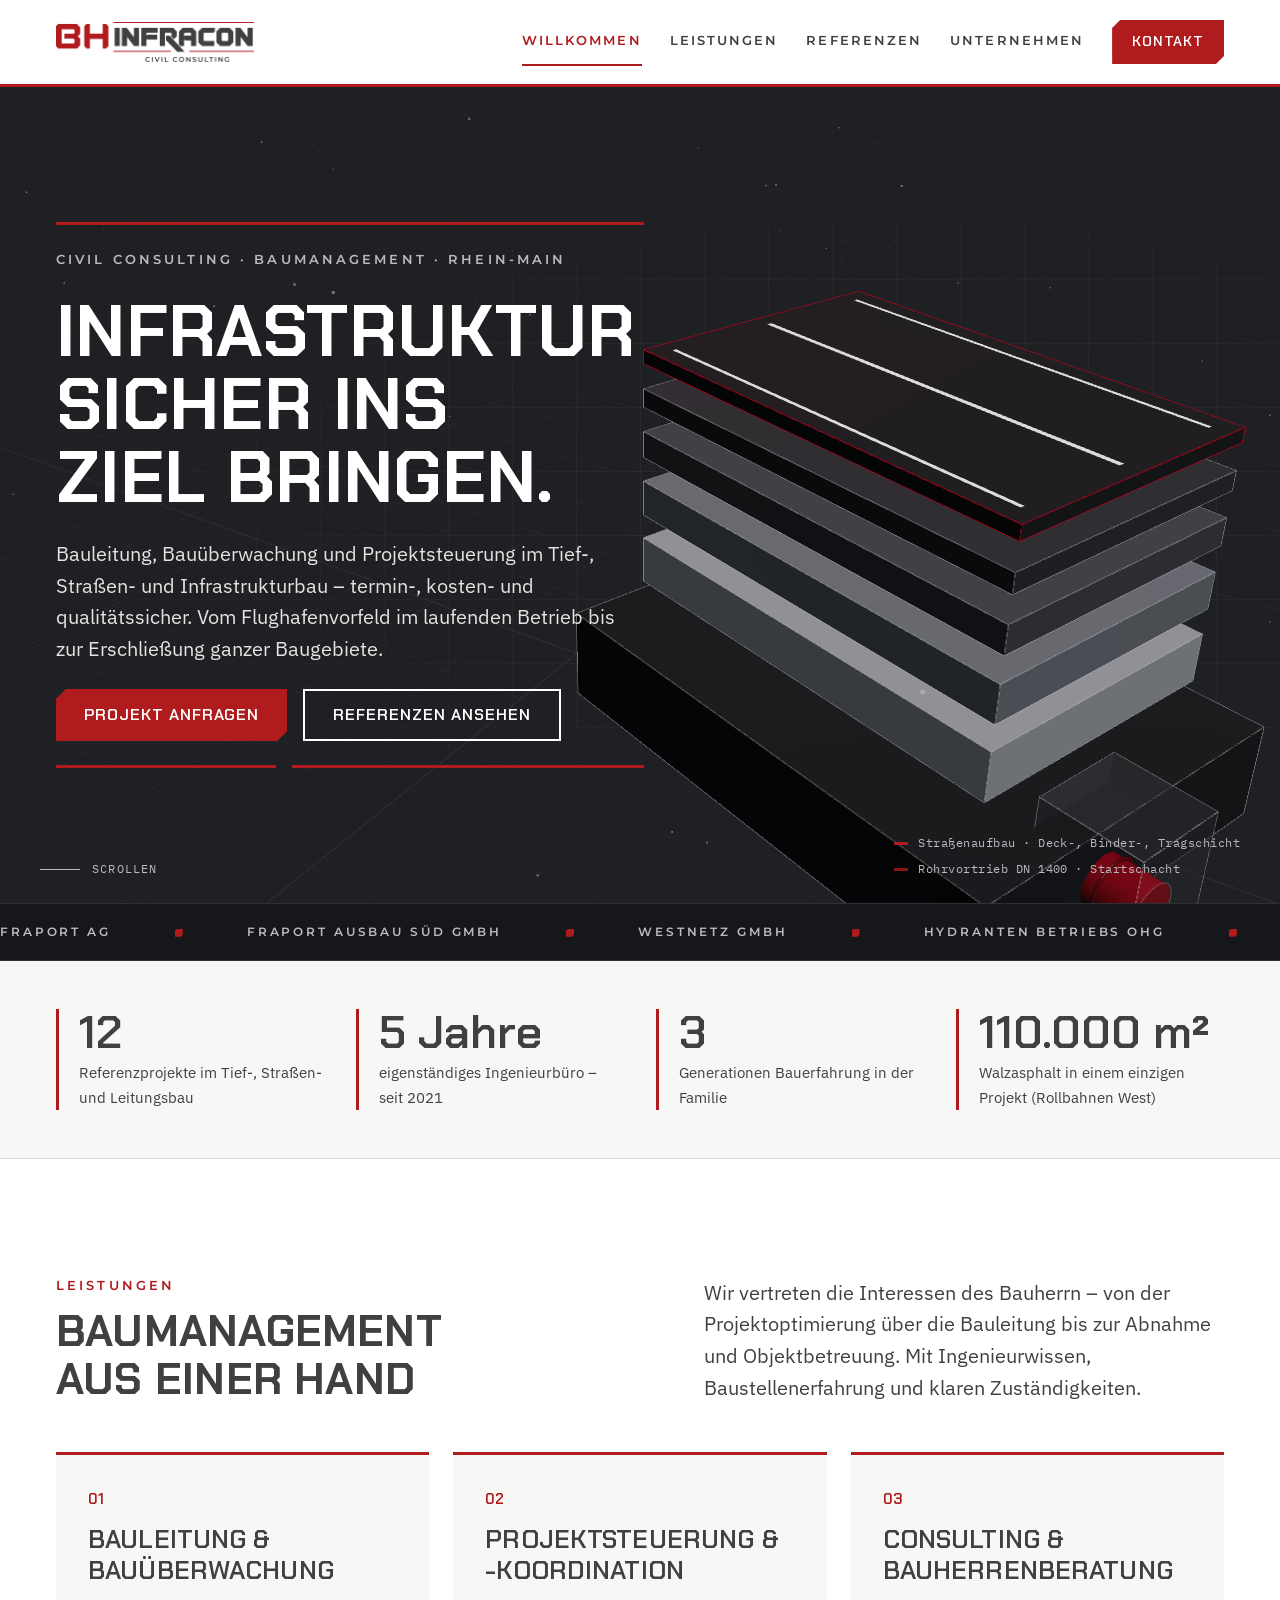
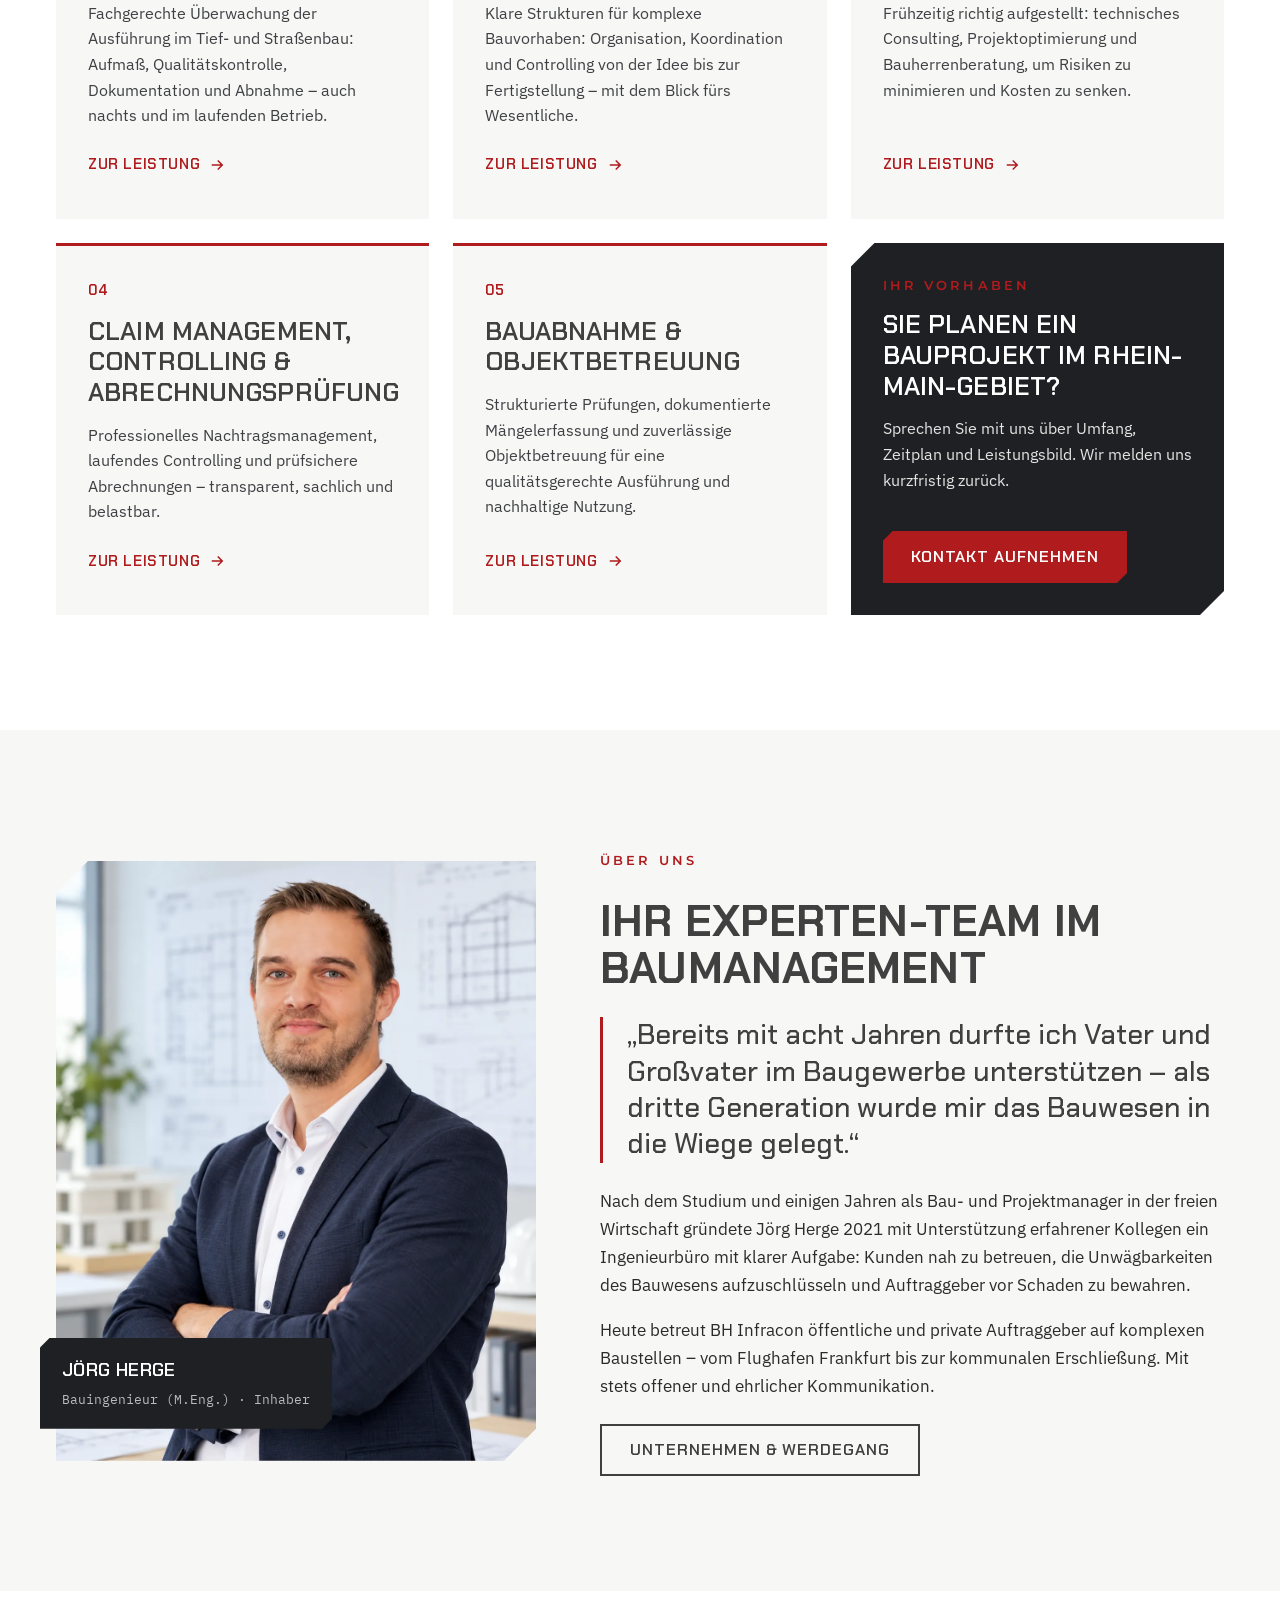
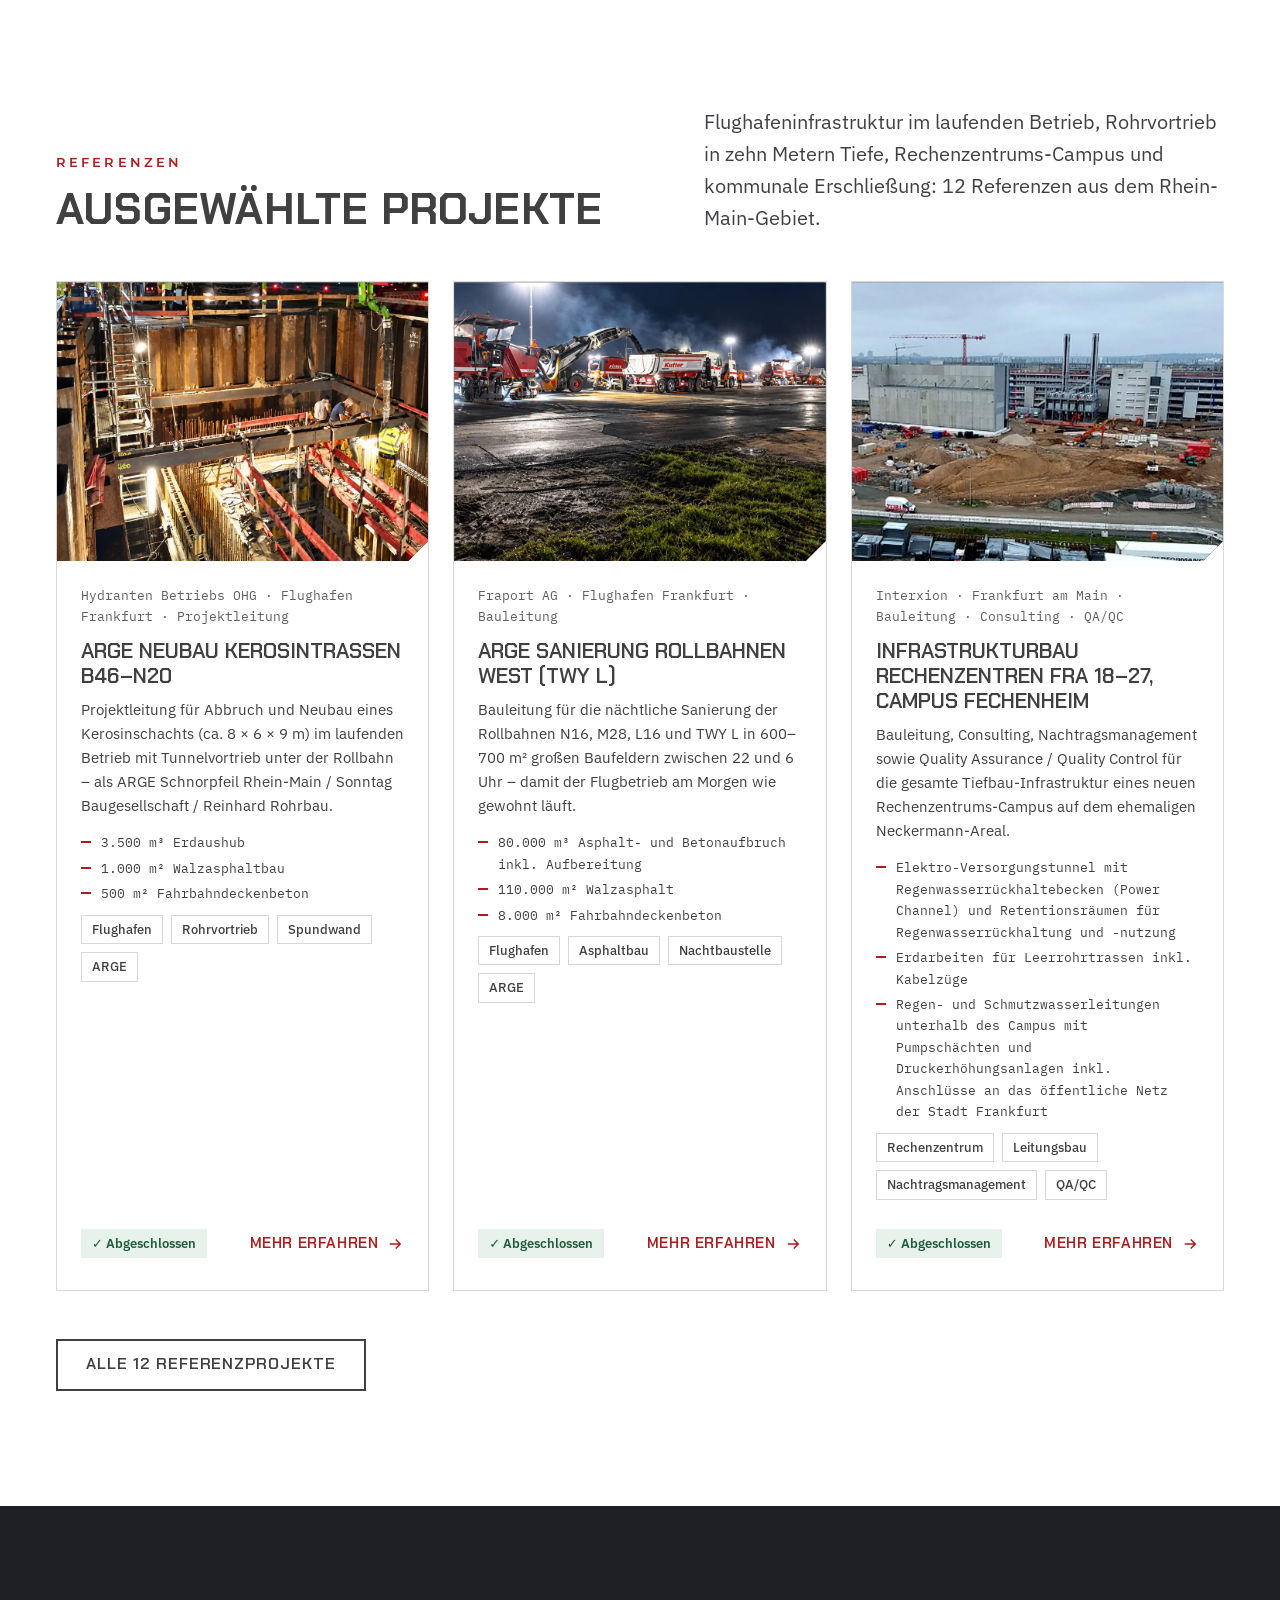
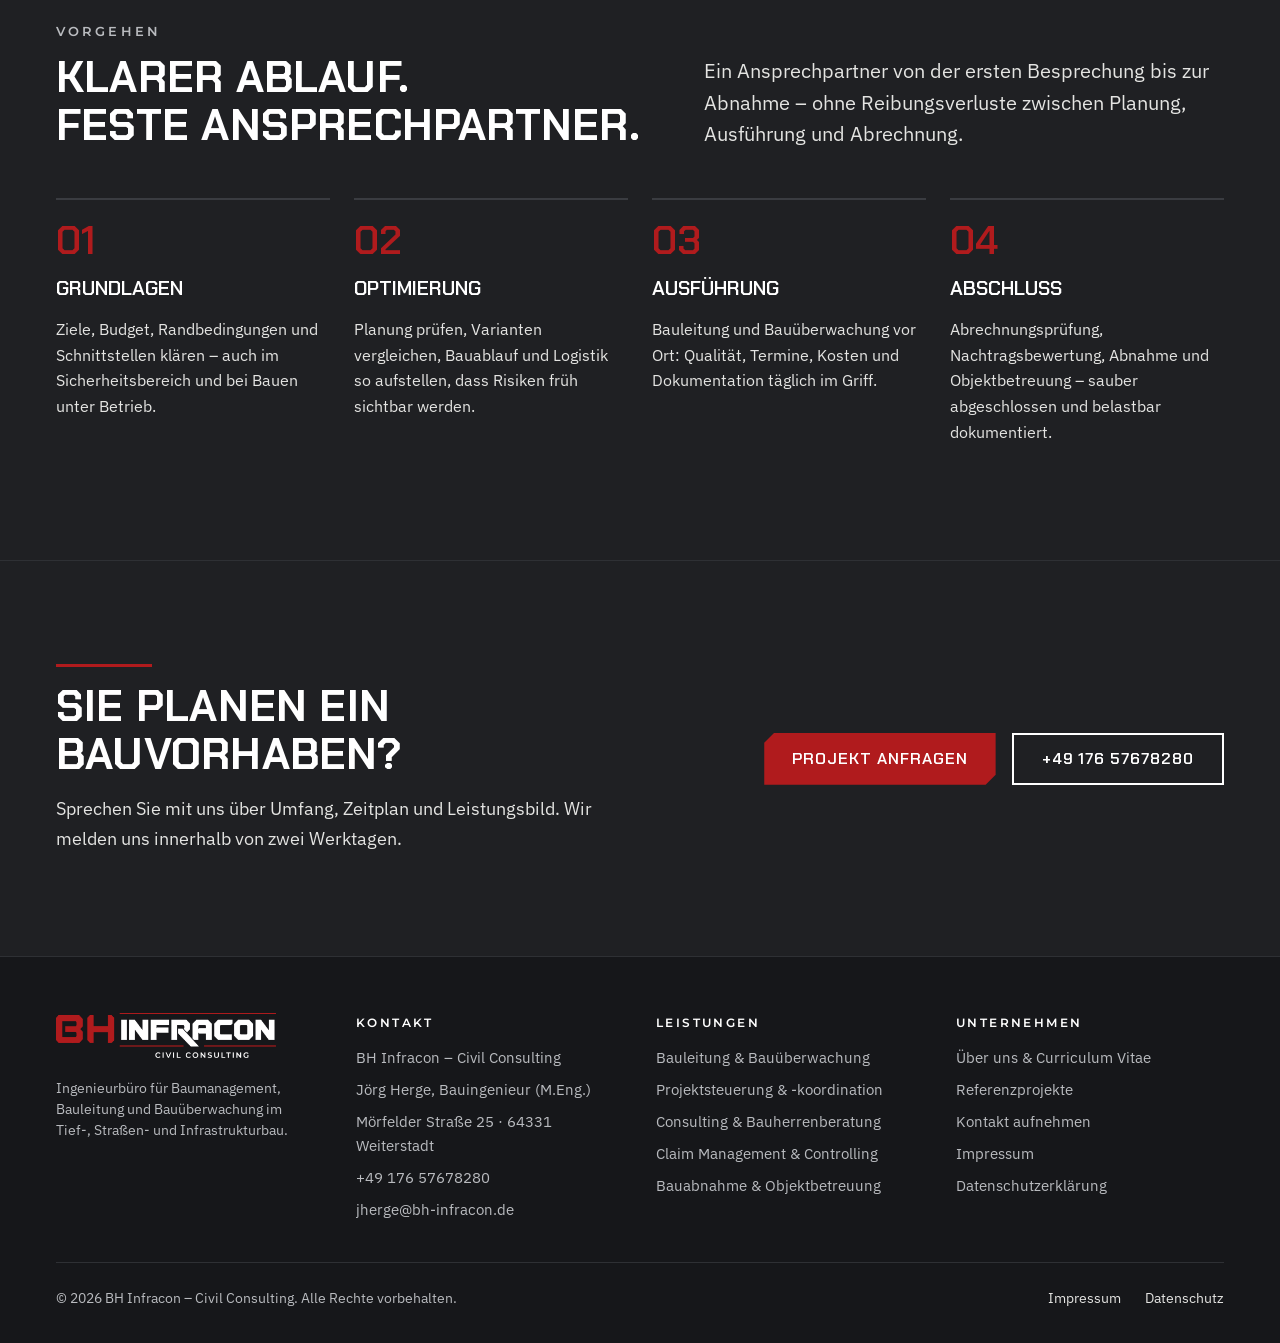
==== index.html @ df09daf6 "Website-Vorschau BH Infracon" ====
<!DOCTYPE html>
<html lang="de" class="no-js">
<head>
<meta charset="utf-8">
<meta name="viewport" content="width=device-width, initial-scale=1">
<title>BH Infracon – Civil Consulting | Baumanagement, Bauleitung & Projektsteuerung im Rhein-Main-Gebiet</title>
<meta name="description" content="BH Infracon – Ingenieurbüro für Bauleitung, Bauüberwachung, Projektsteuerung und Bauherrenberatung im Tief-, Straßen- und Infrastrukturbau. Referenzen u. a. Fraport AG, Westnetz, Interxion.">
<meta name="robots" content="index,follow">
<link rel="canonical" href="https://www.bh-infracon.de/">
<meta name="theme-color" content="#1F2023">
<meta property="og:type" content="website">
<meta property="og:locale" content="de_DE">
<meta property="og:site_name" content="BH Infracon – Civil Consulting">
<meta property="og:title" content="BH Infracon – Civil Consulting | Baumanagement, Bauleitung & Projektsteuerung im Rhein-Main-Gebiet">
<meta property="og:description" content="BH Infracon – Ingenieurbüro für Bauleitung, Bauüberwachung, Projektsteuerung und Bauherrenberatung im Tief-, Straßen- und Infrastrukturbau. Referenzen u. a. Fraport AG, Westnetz, Interxion.">
<meta property="og:url" content="https://www.bh-infracon.de/">
<meta property="og:image" content="https://www.bh-infracon.de/assets/img/og-default.jpg">
<meta name="twitter:card" content="summary_large_image">
<link rel="icon" href="favicon.ico" sizes="32x32">
<link rel="icon" href="assets/img/favicon.svg" type="image/svg+xml">
<link rel="apple-touch-icon" href="assets/img/apple-touch-icon.png">
<link rel="manifest" href="site.webmanifest">
<link rel="stylesheet" href="assets/css/main.css?v=202610211431">
<script>document.documentElement.className=document.documentElement.className.replace('no-js','js');</script>
<script type="application/ld+json">{"@context":"https://schema.org","@type":"ProfessionalService","name":"BH Infracon – Civil Consulting","alternateName":"Baumanagement Herge","description":"Ingenieurbüro für Baumanagement, Bauleitung, Bauüberwachung und Projektsteuerung im Tief-, Straßen- und Infrastrukturbau.","url":"https://www.bh-infracon.de/","telephone":"+4917657678280","email":"jherge@bh-infracon.de","founder":{"@type":"Person","name":"Jörg Herge","jobTitle":"Bauingenieur (M.Eng.)"},"address":{"@type":"PostalAddress","streetAddress":"Mörfelder Straße 25","postalCode":"64331","addressLocality":"Weiterstadt","addressRegion":"Hessen","addressCountry":"DE"},"areaServed":["Frankfurt am Main","Rhein-Main-Gebiet","Hessen","Deutschland"],"knowsAbout":["Bauleitung","Bauüberwachung","Projektsteuerung","Tiefbau","Straßenbau","Flughafenbau","Rohrvortrieb","Claim Management"]}</script>
</head>
<body class="page-home">
<a class="skip-link" href="#main">Zum Inhalt springen</a>

<header class="site-header" id="top">
  <div class="container site-header__inner">
    <a class="brand" href="" aria-label="BH Infracon – Startseite">
      <img src="assets/img/logo-bh-infracon.png" alt="BH Infracon – Civil Consulting" width="1600" height="324">
    </a>
    <button class="nav-toggle" type="button" aria-expanded="false" aria-controls="nav" aria-label="Menü öffnen"><span></span></button>
    <nav class="nav" id="nav" aria-label="Hauptnavigation">
          <a href="" aria-current="page">Willkommen</a>
          <a href="leistungen/">Leistungen</a>
          <a href="referenzen/">Referenzen</a>
          <a href="unternehmen/">Unternehmen</a>
          <a href="kontakt/" class="btn btn--sm">Kontakt</a>
    </nav>
  </div>
</header>

<main id="main">
<!-- ===================== HERO ===================== -->
<section class="hero" aria-labelledby="hero-title">
  <div class="hero__grid" aria-hidden="true"></div>
  <div class="hero__canvas" id="hero-3d" aria-hidden="true"></div>
  <div class="container hero__inner">
    <div class="hero__copy">
      <div class="rule reveal"></div>
      <span class="eyebrow">Civil Consulting · Baumanagement · Rhein-Main</span>
      <h1 class="display" id="hero-title" data-lines>
        <span style="display:block">Infrastruktur</span>
        <span style="display:block">sicher ins</span>
        <span style="display:block">Ziel bringen.</span>
      </h1>
      <p class="lead">Bauleitung, Bauüberwachung und Projektsteuerung im Tief-, Straßen- und Infrastrukturbau – termin-, kosten- und qualitätssicher. Vom Flughafenvorfeld im laufenden Betrieb bis zur Erschließung ganzer Baugebiete.</p>
      <div class="btn-row">
        <a class="btn" href="kontakt/">Projekt anfragen</a>
        <a class="btn btn--ghost-light" href="referenzen/">Referenzen ansehen</a>
      </div>
      <div class="rule-split" aria-hidden="true"><span></span><span></span></div>
    </div>
    <div class="hero__visual" aria-hidden="true"></div>
  </div>
  <div class="hero__scroll" aria-hidden="true"><i></i>Scrollen</div>
  <div class="hero__legend" aria-hidden="true">
    <span><i></i>Straßenaufbau · Deck-, Binder-, Tragschicht</span>
    <span><i style="background:#8C1517"></i>Rohrvortrieb DN 1400 · Startschacht</span>
  </div>
</section>

<!-- ===================== AUFTRAGGEBER ===================== -->
<div class="marquee" aria-label="Auftraggeber und Partner">
  <div class="marquee__track">
    <span>Fraport AG</span><span>Fraport Ausbau Süd GmbH</span><span>Westnetz GmbH</span><span>Hydranten Betriebs OHG</span><span>Interxion</span><span>Bonava GmbH</span><span>Landkreis Darmstadt-Dieburg</span><span>Schnorpfeil Rhein-Main</span><span>Sonntag Baugesellschaft</span><span>Bickhardt Bau AG</span>
    <span>Fraport AG</span><span>Fraport Ausbau Süd GmbH</span><span>Westnetz GmbH</span><span>Hydranten Betriebs OHG</span><span>Interxion</span><span>Bonava GmbH</span><span>Landkreis Darmstadt-Dieburg</span><span>Schnorpfeil Rhein-Main</span><span>Sonntag Baugesellschaft</span><span>Bickhardt Bau AG</span>
  </div>
</div>

<!-- ===================== KENNZAHLEN ===================== -->
<section class="section--paper" aria-label="Kennzahlen" style="border-bottom:1px solid var(--line)">
  <div class="container" style="padding-top:48px;padding-bottom:48px">
    <div class="stats" data-stagger>
      <div class="stat"><span class="stat__num" data-count="12">12</span><span class="stat__label">Referenzprojekte im Tief-, Straßen- und Leitungsbau</span></div>
      <div class="stat"><span class="stat__num" data-count="5" data-suffix=" Jahre">5 Jahre</span><span class="stat__label">eigenständiges Ingenieurbüro – seit 2021</span></div>
      <div class="stat"><span class="stat__num" data-count="3">3</span><span class="stat__label">Generationen Bauerfahrung in der Familie</span></div>
      <div class="stat"><span class="stat__num" data-count="110000" data-suffix=" m²">110.000 m²</span><span class="stat__label">Walzasphalt in einem einzigen Projekt (Rollbahnen West)</span></div>
    </div>
  </div>
</section>

<!-- ===================== LEISTUNGEN ===================== -->
<section class="section" id="leistungen" aria-labelledby="leistungen-title">
  <div class="container">
    <div class="section-head reveal">
      <div>
        <span class="eyebrow">Leistungen</span>
        <h2 class="h2" id="leistungen-title">Baumanagement<br>aus einer Hand</h2>
      </div>
      <p class="lead">Wir vertreten die Interessen des Bauherrn – von der Projektoptimierung über die Bauleitung bis zur Abnahme und Objektbetreuung. Mit Ingenieurwissen, Baustellenerfahrung und klaren Zuständigkeiten.</p>
    </div>
    <div class="grid grid-3" data-stagger>
      <article class="card">
        <span class="card__nr">01</span>
        <h3 class="h3">Bauleitung &amp; Bauüberwachung</h3>
        <p class="body-2">Fachgerechte Überwachung der Ausführung im Tief- und Straßenbau: Aufmaß, Qualitätskontrolle, Dokumentation und Abnahme – auch nachts und im laufenden Betrieb.</p>
        <a class="link" href="leistungen/#bauleitung">Zur Leistung <svg width="18" height="18" viewBox="0 0 24 24" fill="none" stroke="currentColor" stroke-width="2" aria-hidden="true"><path d="M5 12h14M13 6l6 6-6 6"/></svg></a>
      </article>
      <article class="card">
        <span class="card__nr">02</span>
        <h3 class="h3">Projektsteuerung &amp; -koordination</h3>
        <p class="body-2">Klare Strukturen für komplexe Bauvorhaben: Organisation, Koordination und Controlling von der Idee bis zur Fertigstellung – mit dem Blick fürs Wesentliche.</p>
        <a class="link" href="leistungen/#projektsteuerung">Zur Leistung <svg width="18" height="18" viewBox="0 0 24 24" fill="none" stroke="currentColor" stroke-width="2" aria-hidden="true"><path d="M5 12h14M13 6l6 6-6 6"/></svg></a>
      </article>
      <article class="card">
        <span class="card__nr">03</span>
        <h3 class="h3">Consulting &amp; Bauherrenberatung</h3>
        <p class="body-2">Frühzeitig richtig aufgestellt: technisches Consulting, Projektoptimierung und Bauherrenberatung, um Risiken zu minimieren und Kosten zu senken.</p>
        <a class="link" href="leistungen/#consulting">Zur Leistung <svg width="18" height="18" viewBox="0 0 24 24" fill="none" stroke="currentColor" stroke-width="2" aria-hidden="true"><path d="M5 12h14M13 6l6 6-6 6"/></svg></a>
      </article>
      <article class="card">
        <span class="card__nr">04</span>
        <h3 class="h3">Claim Management, Controlling &amp; Abrechnungsprüfung</h3>
        <p class="body-2">Professionelles Nachtragsmanagement, laufendes Controlling und prüfsichere Abrechnungen – transparent, sachlich und belastbar.</p>
        <a class="link" href="leistungen/#claim">Zur Leistung <svg width="18" height="18" viewBox="0 0 24 24" fill="none" stroke="currentColor" stroke-width="2" aria-hidden="true"><path d="M5 12h14M13 6l6 6-6 6"/></svg></a>
      </article>
      <article class="card">
        <span class="card__nr">05</span>
        <h3 class="h3">Bauabnahme &amp; Objektbetreuung</h3>
        <p class="body-2">Strukturierte Prüfungen, dokumentierte Mängelerfassung und zuverlässige Objektbetreuung für eine qualitätsgerechte Ausführung und nachhaltige Nutzung.</p>
        <a class="link" href="leistungen/#abnahme">Zur Leistung <svg width="18" height="18" viewBox="0 0 24 24" fill="none" stroke="currentColor" stroke-width="2" aria-hidden="true"><path d="M5 12h14M13 6l6 6-6 6"/></svg></a>
      </article>
      <article class="card card--dark">
        <span class="eyebrow">Ihr Vorhaben</span>
        <h3 class="h3">Sie planen ein Bauprojekt im Rhein-Main-Gebiet?</h3>
        <p class="body-2">Sprechen Sie mit uns über Umfang, Zeitplan und Leistungsbild. Wir melden uns kurzfristig zurück.</p>
        <a class="btn" href="kontakt/" style="align-self:flex-start;margin-top:auto">Kontakt aufnehmen</a>
      </article>
    </div>
  </div>
</section>

<!-- ===================== ÜBER UNS ===================== -->
<section class="section section--paper" id="ueber-uns" aria-labelledby="ueber-title">
  <div class="container split split--wide-r">
    <div class="portrait reveal">
      <picture>
        <source srcset="assets/img/portrait-joerg-herge.webp" type="image/webp">
        <img src="assets/img/portrait-joerg-herge.jpg" alt="Jörg Herge, Bauingenieur (M.Eng.), im Planungsbüro" width="1122" height="1402" loading="lazy" decoding="async">
      </picture>
      <div class="portrait__badge"><strong>Jörg Herge</strong><span>Bauingenieur (M.Eng.) · Inhaber</span></div>
    </div>
    <div class="stack reveal">
      <span class="eyebrow">Über uns</span>
      <h2 class="h2" id="ueber-title">Ihr Experten-Team im Baumanagement</h2>
      <p class="quote">„Bereits mit acht Jahren durfte ich Vater und Großvater im Baugewerbe unterstützen – als dritte Generation wurde mir das Bauwesen in die Wiege gelegt.“</p>
      <div class="rich">
        <p>Nach dem Studium und einigen Jahren als Bau- und Projektmanager in der freien Wirtschaft gründete Jörg Herge 2021 mit Unterstützung erfahrener Kollegen ein Ingenieurbüro mit klarer Aufgabe: Kunden nah zu betreuen, die Unwägbarkeiten des Bauwesens aufzuschlüsseln und Auftraggeber vor Schaden zu bewahren.</p>
        <p>Heute betreut BH Infracon öffentliche und private Auftraggeber auf komplexen Baustellen – vom Flughafen Frankfurt bis zur kommunalen Erschließung. Mit stets offener und ehrlicher Kommunikation.</p>
      </div>
      <div class="btn-row">
        <a class="btn btn--ghost" href="unternehmen/">Unternehmen &amp; Werdegang</a>
      </div>
    </div>
  </div>
</section>

<!-- ===================== REFERENZEN ===================== -->
<section class="section" id="referenzen" aria-labelledby="ref-title">
  <div class="container">
    <div class="section-head reveal">
      <div>
        <span class="eyebrow">Referenzen</span>
        <h2 class="h2" id="ref-title">Ausgewählte Projekte</h2>
      </div>
      <p class="lead">Flughafeninfrastruktur im laufenden Betrieb, Rohrvortrieb in zehn Metern Tiefe, Rechenzentrums-Campus und kommunale Erschließung: 12 Referenzen aus dem Rhein-Main-Gebiet.</p>
    </div>
    <div class="grid grid-3" data-stagger>
<article class="project" id="hydranten-kerosintrassen" data-cat="projektleitung flughafen leitungsbau">
  <div class="project__media">
    <picture>
      <source srcset="assets/img/ref-hydranten-kerosintrassen-card.webp" type="image/webp">
      <img src="assets/img/ref-hydranten-kerosintrassen-card.jpg" data-full="assets/img/ref-hydranten-kerosintrassen.jpg" alt="Hydranten Betriebs OHG – ARGE Neubau Kerosintrassen B46–N20" width="960" height="720" loading="lazy" decoding="async">
    </picture>
  </div>
  <div class="project__body">
    <span class="project__meta">Hydranten Betriebs OHG · Flughafen Frankfurt · Projektleitung</span>
    <h3 class="project__title">ARGE Neubau Kerosintrassen B46–N20</h3>
    <p class="project__text">Projektleitung für Abbruch und Neubau eines Kerosinschachts (ca. 8 × 6 × 9 m) im laufenden Betrieb mit Tunnelvortrieb unter der Rollbahn – als ARGE Schnorpfeil Rhein-Main / Sonntag Baugesellschaft / Reinhard Rohrbau.</p>
    <ul class="project__facts"><li>3.500 m³ Erdaushub</li><li>1.000 m² Walzasphaltbau</li><li>500 m² Fahrbahndeckenbeton</li></ul>
    <div class="tags"><span class="tag">Flughafen</span><span class="tag">Rohrvortrieb</span><span class="tag">Spundwand</span><span class="tag">ARGE</span></div>
    
    <div class="project__foot"><span class="tag tag--ok">✓ Abgeschlossen</span><a class="link" href="referenzen/#hydranten-kerosintrassen">Mehr erfahren <svg width="18" height="18" viewBox="0 0 24 24" fill="none" stroke="currentColor" stroke-width="2" aria-hidden="true"><path d="M5 12h14M13 6l6 6-6 6"/></svg></a></div>
  </div>
</article>
<article class="project" id="fraport-rollbahnen-west" data-cat="bauleitung flughafen verkehr">
  <div class="project__media">
    <picture>
      <source srcset="assets/img/ref-fraport-rollbahnen-west-card.webp" type="image/webp">
      <img src="assets/img/ref-fraport-rollbahnen-west-card.jpg" data-full="assets/img/ref-fraport-rollbahnen-west.jpg" alt="Fraport AG – ARGE Sanierung Rollbahnen West (TWY L)" width="960" height="720" loading="lazy" decoding="async">
    </picture>
  </div>
  <div class="project__body">
    <span class="project__meta">Fraport AG · Flughafen Frankfurt · Bauleitung</span>
    <h3 class="project__title">ARGE Sanierung Rollbahnen West (TWY L)</h3>
    <p class="project__text">Bauleitung für die nächtliche Sanierung der Rollbahnen N16, M28, L16 und TWY L in 600–700 m² großen Baufeldern zwischen 22 und 6 Uhr – damit der Flugbetrieb am Morgen wie gewohnt läuft.</p>
    <ul class="project__facts"><li>80.000 m³ Asphalt- und Betonaufbruch inkl. Aufbereitung</li><li>110.000 m² Walzasphalt</li><li>8.000 m² Fahrbahndeckenbeton</li></ul>
    <div class="tags"><span class="tag">Flughafen</span><span class="tag">Asphaltbau</span><span class="tag">Nachtbaustelle</span><span class="tag">ARGE</span></div>
    
    <div class="project__foot"><span class="tag tag--ok">✓ Abgeschlossen</span><a class="link" href="referenzen/#fraport-rollbahnen-west">Mehr erfahren <svg width="18" height="18" viewBox="0 0 24 24" fill="none" stroke="currentColor" stroke-width="2" aria-hidden="true"><path d="M5 12h14M13 6l6 6-6 6"/></svg></a></div>
  </div>
</article>
<article class="project" id="interxion-fra-campus" data-cat="bauleitung erschliessung leitungsbau">
  <div class="project__media">
    <picture>
      <source srcset="assets/img/ref-interxion-fra-campus-card.webp" type="image/webp">
      <img src="assets/img/ref-interxion-fra-campus-card.jpg" data-full="assets/img/ref-interxion-fra-campus.jpg" alt="Interxion – Infrastrukturbau Rechenzentren FRA 18–27, Campus Fechenheim" width="960" height="720" loading="lazy" decoding="async">
    </picture>
  </div>
  <div class="project__body">
    <span class="project__meta">Interxion · Frankfurt am Main · Bauleitung · Consulting · QA/QC</span>
    <h3 class="project__title">Infrastrukturbau Rechenzentren FRA 18–27, Campus Fechenheim</h3>
    <p class="project__text">Bauleitung, Consulting, Nachtragsmanagement sowie Quality Assurance / Quality Control für die gesamte Tiefbau-Infrastruktur eines neuen Rechenzentrums-Campus auf dem ehemaligen Neckermann-Areal.</p>
    <ul class="project__facts"><li>Elektro-Versorgungstunnel mit Regenwasserrückhaltebecken (Power Channel) und Retentionsräumen für Regenwasserrückhaltung und -nutzung</li><li>Erdarbeiten für Leerrohrtrassen inkl. Kabelzüge</li><li>Regen- und Schmutzwasserleitungen unterhalb des Campus mit Pumpschächten und Druckerhöhungsanlagen inkl. Anschlüsse an das öffentliche Netz der Stadt Frankfurt</li></ul>
    <div class="tags"><span class="tag">Rechenzentrum</span><span class="tag">Leitungsbau</span><span class="tag">Nachtragsmanagement</span><span class="tag">QA/QC</span></div>
    
    <div class="project__foot"><span class="tag tag--ok">✓ Abgeschlossen</span><a class="link" href="referenzen/#interxion-fra-campus">Mehr erfahren <svg width="18" height="18" viewBox="0 0 24 24" fill="none" stroke="currentColor" stroke-width="2" aria-hidden="true"><path d="M5 12h14M13 6l6 6-6 6"/></svg></a></div>
  </div>
</article>
    </div>
    <div class="btn-row mt-6 reveal">
      <a class="btn btn--ghost" href="referenzen/">Alle 12 Referenzprojekte</a>
    </div>
  </div>
</section>

<!-- ===================== VORGEHEN ===================== -->
<section class="section section--dark on-dark" id="vorgehen" aria-labelledby="vorgehen-title">
  <div class="container">
    <div class="section-head reveal">
      <div>
        <span class="eyebrow">Vorgehen</span>
        <h2 class="h2" id="vorgehen-title">Klarer Ablauf.<br>Feste Ansprechpartner.</h2>
      </div>
      <p class="lead">Ein Ansprechpartner von der ersten Besprechung bis zur Abnahme – ohne Reibungsverluste zwischen Planung, Ausführung und Abrechnung.</p>
    </div>
    <ol class="steps" data-stagger>
      <li class="step"><span class="step__nr">01</span><strong class="step__title">Grundlagen</strong><span class="step__text">Ziele, Budget, Randbedingungen und Schnittstellen klären – auch im Sicherheitsbereich und bei Bauen unter Betrieb.</span></li>
      <li class="step"><span class="step__nr">02</span><strong class="step__title">Optimierung</strong><span class="step__text">Planung prüfen, Varianten vergleichen, Bauablauf und Logistik so aufstellen, dass Risiken früh sichtbar werden.</span></li>
      <li class="step"><span class="step__nr">03</span><strong class="step__title">Ausführung</strong><span class="step__text">Bauleitung und Bauüberwachung vor Ort: Qualität, Termine, Kosten und Dokumentation täglich im Griff.</span></li>
      <li class="step"><span class="step__nr">04</span><strong class="step__title">Abschluss</strong><span class="step__text">Abrechnungsprüfung, Nachtragsbewertung, Abnahme und Objektbetreuung – sauber abgeschlossen und belastbar dokumentiert.</span></li>
    </ol>
  </div>
</section>

<!-- ===================== CTA ===================== -->
<section class="cta" aria-labelledby="cta-title" style="border-top:1px solid #2E3034">
  <div class="container cta__inner">
    <div class="cta__copy reveal">
      <div class="rule-short"></div>
      <h2 class="h2" id="cta-title">Sie planen ein Bauvorhaben?</h2>
      <p>Sprechen Sie mit uns über Umfang, Zeitplan und Leistungsbild. Wir melden uns innerhalb von zwei Werktagen.</p>
    </div>
    <div class="btn-row reveal">
      <a class="btn" href="kontakt/">Projekt anfragen</a>
      <a class="btn btn--ghost-light" href="tel:+4917657678280">+49 176 57678280</a>
    </div>
  </div>
</section>

</main>

<footer class="site-footer">
  <div class="container site-footer__inner">
    <div class="site-footer__grid">
      <div class="site-footer__col">
        <img class="site-footer__logo" src="assets/img/logo-bh-infracon-white.png" alt="BH Infracon – Civil Consulting" width="1600" height="324" loading="lazy">
        <p class="small" style="color:var(--concrete);margin-top:12px;max-width:260px">Ingenieurbüro für Baumanagement, Bauleitung und Bauüberwachung im Tief-, Straßen- und Infrastrukturbau.</p>
      </div>
      <div class="site-footer__col">
        <strong>Kontakt</strong>
        <span>BH Infracon – Civil Consulting</span>
        <span>Jörg Herge, Bauingenieur (M.Eng.)</span>
        <span>Mörfelder Straße 25 · 64331 Weiterstadt</span>
        <a href="tel:+4917657678280">+49 176 57678280</a>
        <a href="mailto:jherge@bh-infracon.de">jherge@bh-infracon.de</a>
      </div>
      <div class="site-footer__col">
        <strong>Leistungen</strong>
        <a href="leistungen/#bauleitung">Bauleitung &amp; Bauüberwachung</a>
        <a href="leistungen/#projektsteuerung">Projektsteuerung &amp; -koordination</a>
        <a href="leistungen/#consulting">Consulting &amp; Bauherrenberatung</a>
        <a href="leistungen/#claim">Claim Management &amp; Controlling</a>
        <a href="leistungen/#abnahme">Bauabnahme &amp; Objektbetreuung</a>
      </div>
      <div class="site-footer__col">
        <strong>Unternehmen</strong>
        <a href="unternehmen/">Über uns &amp; Curriculum Vitae</a>
        <a href="referenzen/">Referenzprojekte</a>
        <a href="kontakt/">Kontakt aufnehmen</a>
        <a href="impressum/">Impressum</a>
        <a href="datenschutz/">Datenschutzerklärung</a>
      </div>
    </div>
    <div class="site-footer__bottom">
      <span>© 2026 BH Infracon – Civil Consulting. Alle Rechte vorbehalten.</span>
      <nav aria-label="Rechtliches"><a href="impressum/">Impressum</a><a href="datenschutz/">Datenschutz</a></nav>
    </div>
  </div>
</footer>

<script src="assets/js/vendor/gsap.min.js?v=202610211431" defer></script>
<script src="assets/js/vendor/ScrollTrigger.min.js?v=202610211431" defer></script>
<script src="assets/js/main.js?v=202610211431" defer></script>
<script type="module" src="assets/js/hero3d.js?v=202610211431"></script>
</body>
</html>
---- assets/css/main.css ----
/* ==========================================================================
   BH Infracon – Civil Consulting · Web-Designsystem v1.0
   Farben, Typografie, Raster und Komponenten gemäß Designsystem (10/2026)
   ========================================================================== */

/* ---------- Schriften (selbst gehostet, DSGVO-konform) ---------- */
@font-face{font-family:'Chakra Petch';font-style:normal;font-weight:500;font-display:swap;src:url(../fonts/chakra-petch-500.woff2) format('woff2')}
@font-face{font-family:'Chakra Petch';font-style:normal;font-weight:600;font-display:swap;src:url(../fonts/chakra-petch-600.woff2) format('woff2')}
@font-face{font-family:'Chakra Petch';font-style:normal;font-weight:700;font-display:swap;src:url(../fonts/chakra-petch-700.woff2) format('woff2')}
@font-face{font-family:'IBM Plex Sans';font-style:normal;font-weight:400 600;font-display:swap;src:url(../fonts/plex-sans-400-latin.woff2) format('woff2')}
@font-face{font-family:'IBM Plex Mono';font-style:normal;font-weight:400;font-display:swap;src:url(../fonts/plex-mono-400-latin.woff2) format('woff2')}
@font-face{font-family:'IBM Plex Mono';font-style:normal;font-weight:500;font-display:swap;src:url(../fonts/plex-mono-500-latin.woff2) format('woff2')}
@font-face{font-family:'Montserrat';font-style:normal;font-weight:500 600;font-display:swap;src:url(../fonts/montserrat-latin.woff2) format('woff2')}

/* ---------- Tokens ---------- */
:root{
  --red:#B01B1D;--red-dark:#8C1517;--red-tint:#F8E8E8;
  --anthracite:#404040;--graphite:#1F2023;--graphite-2:#2E3034;--graphite-3:#16171A;
  --text:#2B2B2B;--text-2:#3F4044;--steel:#5C5F64;--concrete:#B9BBBF;--line:#D9D8D4;--paper:#F7F7F5;--white:#FFFFFF;
  --on-dark:#E4E4E2;--success-bg:#E7F2EB;--success:#1F5C39;
  --font-display:'Chakra Petch',system-ui,sans-serif;
  --font-body:'IBM Plex Sans',system-ui,-apple-system,"Segoe UI",sans-serif;
  --font-label:'Montserrat',system-ui,sans-serif;
  --font-mono:'IBM Plex Mono',ui-monospace,Consolas,monospace;
  --max:1248px;--gutter:clamp(20px,5vw,40px);
  --s1:4px;--s2:8px;--s3:16px;--s4:24px;--s5:32px;--s6:48px;--s7:64px;--s8:96px;--s9:128px;
  --section:clamp(72px,9vw,128px);
  --header-h:84px;
  --ease:cubic-bezier(.22,.61,.36,1);
}

/* ---------- Reset ---------- */
*,*::before,*::after{box-sizing:border-box}
html{-webkit-text-size-adjust:100%;scroll-behavior:smooth;scroll-padding-top:calc(var(--header-h) + 16px)}
@media (prefers-reduced-motion:reduce){html{scroll-behavior:auto}}
body{margin:0;background:var(--white);color:var(--text);font-family:var(--font-body);font-size:17px;line-height:1.65;-webkit-font-smoothing:antialiased;overflow-x:hidden}
img,svg,video,canvas{display:block;max-width:100%}
img{height:auto}
h1,h2,h3,h4,p,ul,ol,figure{margin:0}
ul,ol{padding:0;list-style:none}
a{color:var(--red);text-decoration:none}
a:hover{color:var(--red-dark)}
button{font:inherit;cursor:pointer}
strong{font-weight:600}
:focus-visible{outline:3px solid var(--red);outline-offset:3px}
.skip-link{position:absolute;left:-999px;top:8px;z-index:1000;background:var(--red);color:#fff;padding:12px 20px;font-family:var(--font-display);text-transform:uppercase}
.skip-link:focus{left:8px;color:#fff}
.visually-hidden{position:absolute!important;width:1px;height:1px;overflow:hidden;clip:rect(0 0 0 0);white-space:nowrap}

/* ---------- Typografie ---------- */
.display,.h1,.h2,.h3,.h4{font-family:var(--font-display);text-transform:uppercase;color:var(--anthracite);line-height:1.08;letter-spacing:.005em}
.display{font-size:clamp(42px,5.6vw,76px);font-weight:700;line-height:1.02}
.h1{font-size:clamp(34px,4.3vw,56px);font-weight:700}
.h2{font-size:clamp(28px,3.4vw,48px);font-weight:700;line-height:1.1}
.h3{font-size:clamp(20px,2vw,26px);font-weight:600;line-height:1.2}
.h4{font-size:19px;font-weight:600;line-height:1.3}
.eyebrow{font-family:var(--font-label);font-size:13px;font-weight:600;letter-spacing:.24em;text-transform:uppercase;color:var(--red)}
.lead{font-size:clamp(18px,1.6vw,21px);line-height:1.55;color:var(--text-2)}
.body-2{font-size:16px;line-height:1.6;color:var(--text-2)}
.small{font-size:14px;line-height:1.5;color:var(--steel)}
.mono{font-family:var(--font-mono);font-size:14px;line-height:1.45;color:var(--steel)}
.on-dark{color:#fff}
.on-dark .h1,.on-dark .h2,.on-dark .h3,.on-dark .display,.on-dark .h4{color:#fff}
.on-dark .lead,.on-dark .body-2,.on-dark p{color:var(--on-dark)}
.on-dark .eyebrow{color:var(--concrete)}
.on-dark .mono,.on-dark .small{color:var(--concrete)}
.on-dark a:not(.btn){color:#fff}
.on-dark a:not(.btn):hover{color:#F2B8B9}
.measure{max-width:62ch}
.measure-s{max-width:48ch}
.rich p+p{margin-top:1em}
.rich ul{list-style:none;margin-top:1em}
.rich li{position:relative;padding-left:22px;margin-top:.4em}
.rich li::before{content:"";position:absolute;left:0;top:.72em;width:10px;height:3px;background:var(--red)}
.rich h3{margin-top:1.6em;margin-bottom:.4em}
.rich h3:first-child{margin-top:0}

/* ---------- Layout ---------- */
.container{max-width:var(--max);margin:0 auto;padding-left:var(--gutter);padding-right:var(--gutter)}
.section{padding-top:var(--section);padding-bottom:var(--section)}
.section--s{padding-top:clamp(48px,6vw,80px);padding-bottom:clamp(48px,6vw,80px)}
.section--paper{background:var(--paper)}
.section--dark{background:var(--graphite);color:#fff}
.section--dark2{background:var(--graphite-2);color:#fff}
.grid{display:grid;gap:var(--s4)}
.grid-2{grid-template-columns:repeat(auto-fit,minmax(min(100%,300px),1fr))}
.grid-3{grid-template-columns:repeat(auto-fit,minmax(min(100%,300px),1fr))}
.grid-4{grid-template-columns:repeat(auto-fit,minmax(min(100%,220px),1fr))}
.split{display:grid;gap:clamp(32px,5vw,64px);align-items:center;grid-template-columns:1fr}
@media (min-width:900px){.split{grid-template-columns:minmax(0,1fr) minmax(0,1fr)}.split--wide-l{grid-template-columns:minmax(0,1.3fr) minmax(0,1fr)}.split--wide-r{grid-template-columns:minmax(0,1fr) minmax(0,1.3fr)}}
.stack>*+*{margin-top:var(--s4)}
.stack-s>*+*{margin-top:var(--s3)}
.stack-l>*+*{margin-top:var(--s6)}
.section-head{display:flex;flex-wrap:wrap;justify-content:space-between;align-items:flex-end;gap:var(--s4);margin-bottom:var(--s6)}
.section-head .lead{max-width:520px}
.section-head>div>.eyebrow{display:block;margin-bottom:12px}

/* Signatur-Motiv: Doppellinie */
.rule{height:3px;background:var(--red)}
.rule-split{display:flex;gap:16px}
.rule-split span{display:block;height:3px;background:var(--red);flex:1 1 0}
.rule-split span+span{flex:1.6 1 0}
.rule-short{width:96px;height:3px;background:var(--red)}

/* Fasen */
.chamfer-8{clip-path:polygon(8px 0,100% 0,100% calc(100% - 8px),calc(100% - 8px) 100%,0 100%,0 8px)}
.chamfer-10{clip-path:polygon(10px 0,100% 0,100% calc(100% - 10px),calc(100% - 10px) 100%,0 100%,0 10px)}
.chamfer-16{clip-path:polygon(16px 0,100% 0,100% calc(100% - 16px),calc(100% - 16px) 100%,0 100%,0 16px)}
.chamfer-24{clip-path:polygon(24px 0,100% 0,100% calc(100% - 24px),calc(100% - 24px) 100%,0 100%,0 24px)}
.chamfer-32{clip-path:polygon(32px 0,100% 0,100% calc(100% - 32px),calc(100% - 32px) 100%,0 100%,0 32px)}

/* ---------- Buttons ---------- */
.btn{display:inline-flex;align-items:center;justify-content:center;gap:10px;height:52px;padding:0 28px;border:0;background:var(--red);color:#fff;font-family:var(--font-display);font-size:16px;font-weight:600;letter-spacing:.06em;text-transform:uppercase;text-decoration:none;white-space:nowrap;transition:background .2s var(--ease),color .2s var(--ease),transform .2s var(--ease);clip-path:polygon(10px 0,100% 0,100% calc(100% - 10px),calc(100% - 10px) 100%,0 100%,0 10px)}
.btn:hover{background:var(--red-dark);color:#fff}
.btn:active{transform:translateY(1px)}
.btn--ghost{background:transparent;color:var(--anthracite);border:2px solid var(--anthracite);clip-path:none}
.btn--ghost:hover{background:var(--anthracite);color:#fff}
.btn--ghost-light{background:transparent;color:#fff;border:2px solid #fff;clip-path:none}
.btn--ghost-light:hover{background:#fff;color:var(--graphite)}
.btn--sm{height:44px;padding:0 20px;font-size:14px;clip-path:polygon(8px 0,100% 0,100% calc(100% - 8px),calc(100% - 8px) 100%,0 100%,0 8px)}
.btn[disabled]{background:var(--line);color:var(--steel);cursor:not-allowed}
.link{display:inline-flex;align-items:center;gap:8px;min-height:44px;font-family:var(--font-display);font-size:15px;font-weight:600;letter-spacing:.04em;text-transform:uppercase;color:var(--red)}
.link svg{transition:transform .2s var(--ease)}
.link:hover svg{transform:translateX(4px)}
.btn-row{display:flex;flex-wrap:wrap;gap:16px}

/* Tags */
.tag{display:inline-block;padding:4px 10px;border:1px solid var(--line);font-size:13px;font-weight:500;color:var(--anthracite);line-height:1.5}
.tag--red{background:var(--red-tint);border-color:transparent;color:var(--red-dark);font-weight:600}
.tag--ok{background:var(--success-bg);border-color:transparent;color:var(--success);font-weight:600}
.on-dark .tag{border-color:#3A3C41;color:var(--on-dark)}
.tags{display:flex;flex-wrap:wrap;gap:8px}

/* ---------- Header ---------- */
.site-header{position:sticky;top:0;z-index:100;background:rgba(255,255,255,.96);backdrop-filter:saturate(1.2) blur(8px);-webkit-backdrop-filter:saturate(1.2) blur(8px);border-bottom:3px solid var(--red);transition:transform .35s var(--ease)}
.site-header.is-hidden{transform:translateY(-100%)}
.site-header__inner{height:var(--header-h);display:flex;align-items:center;justify-content:space-between;gap:24px}
.brand{display:block;flex:0 0 auto}
.brand img{height:40px;width:auto}
@media (max-width:480px){.brand img{height:30px}}
.nav{display:flex;align-items:center;gap:28px;font-family:var(--font-label);font-size:13px;font-weight:600;letter-spacing:.16em;text-transform:uppercase}
.nav a{color:var(--anthracite);padding:12px 0;border-bottom:2px solid transparent;transition:color .2s,border-color .2s}
.nav a:hover{color:var(--red)}
.nav a[aria-current="page"]{color:var(--red);border-bottom-color:var(--red)}
.nav .btn--sm{color:#fff;border-bottom:0;padding:0 20px}
.nav .btn--sm:hover{color:#fff}
.nav .btn--sm[aria-current="page"]{background:var(--red-dark);color:#fff}
.nav-toggle{display:none;width:48px;height:48px;border:0;background:transparent;color:var(--anthracite);align-items:center;justify-content:center}
.nav-toggle span{position:relative;display:block;width:26px;height:2px;background:currentColor;transition:background .2s}
.nav-toggle span::before,.nav-toggle span::after{content:"";position:absolute;left:0;width:26px;height:2px;background:var(--anthracite);transition:transform .3s var(--ease),top .3s var(--ease)}
.nav-toggle span::before{top:-8px}.nav-toggle span::after{top:8px}
.nav-toggle[aria-expanded="true"] span{background:transparent}
.nav-toggle[aria-expanded="true"] span::before{top:0;transform:rotate(45deg)}
.nav-toggle[aria-expanded="true"] span::after{top:0;transform:rotate(-45deg)}
@media (max-width:1023px){
  .site-header{backdrop-filter:none;-webkit-backdrop-filter:none;background:#fff}
  .nav-toggle{display:inline-flex}
  .nav{position:fixed;top:calc(var(--header-h) + 3px);right:0;bottom:0;left:0;background:var(--graphite);flex-direction:column;align-items:flex-start;gap:0;padding:24px var(--gutter);transform:translateX(100%);transition:transform .35s var(--ease);overflow-y:auto;visibility:hidden}
  .nav.is-open{transform:none;visibility:visible}
  .nav a{color:#fff;width:100%;padding:18px 0;border-bottom:1px solid #2E3034;font-family:var(--font-display);font-size:22px;letter-spacing:.04em}
  .nav a[aria-current="page"]{color:#F2B8B9;border-bottom-color:#2E3034}
  .nav .btn--sm{margin-top:24px;width:auto;border-bottom:0;height:52px;font-size:16px;padding:0 28px}
  body.nav-open{overflow:hidden}
}

/* ---------- Hero ---------- */
.hero{position:relative;background:var(--graphite);color:#fff;overflow:hidden;isolation:isolate}
.hero__inner{position:relative;z-index:2;min-height:calc(100vh - var(--header-h));min-height:calc(100svh - var(--header-h));display:grid;align-items:center;padding-top:clamp(56px,8vw,112px);padding-bottom:clamp(72px,8vw,104px);gap:48px;grid-template-columns:1fr}
@media (min-width:1000px){.hero__inner{grid-template-columns:minmax(0,1.05fr) minmax(0,.95fr)}}
.hero__copy{display:flex;flex-direction:column;gap:24px;max-width:640px}
.hero__copy .eyebrow{color:var(--concrete)}
.hero__copy .display{color:#fff}
.hero__copy .lead{color:var(--on-dark);max-width:560px}
.hero__canvas{position:absolute;inset:0;z-index:1;pointer-events:none}
.hero__canvas canvas{width:100%!important;height:100%!important}
.hero__visual{position:relative;min-height:380px}
@media (max-width:999px){.hero__visual{display:none}.hero__canvas{opacity:.55}}
.hero__grid{position:absolute;inset:0;z-index:0;background-image:linear-gradient(rgba(255,255,255,.045) 1px,transparent 1px),linear-gradient(90deg,rgba(255,255,255,.045) 1px,transparent 1px);background-size:64px 64px;mask-image:radial-gradient(ellipse at 70% 50%,#000 20%,transparent 75%);-webkit-mask-image:radial-gradient(ellipse at 70% 50%,#000 20%,transparent 75%)}
.hero__scroll{position:absolute;left:var(--gutter);bottom:24px;z-index:3;display:flex;align-items:center;gap:12px;font-family:var(--font-mono);font-size:12px;letter-spacing:.1em;color:var(--concrete);text-transform:uppercase}
.hero__scroll i{display:block;width:40px;height:1px;background:var(--concrete);animation:scrollhint 2.2s var(--ease) infinite}
@keyframes scrollhint{0%{transform:scaleX(0);transform-origin:left}50%{transform:scaleX(1);transform-origin:left}51%{transform-origin:right}100%{transform:scaleX(0);transform-origin:right}}
.hero__legend{position:absolute;right:var(--gutter);bottom:24px;z-index:3;display:flex;flex-direction:column;gap:6px;font-family:var(--font-mono);font-size:12px;color:var(--concrete);letter-spacing:.04em}
.hero__legend span{display:flex;align-items:center;gap:10px}
.hero__legend i{display:block;width:14px;height:3px;background:var(--red)}
@media (max-width:999px){.hero__legend{display:none}}

/* Seitenkopf (Unterseiten) */
.page-hero{position:relative;background:var(--graphite);color:#fff;overflow:hidden;isolation:isolate}
.page-hero__inner{position:relative;z-index:2;padding-top:clamp(64px,8vw,112px);padding-bottom:clamp(56px,7vw,96px);display:flex;flex-direction:column;gap:20px;max-width:900px}
.page-hero__inner .h1{color:#fff}
.page-hero__inner .lead{color:var(--on-dark)}
.page-hero__media{position:absolute;inset:0;z-index:0}
.page-hero__media img{width:100%;height:100%;object-fit:cover;opacity:.3;filter:saturate(.5)}
.page-hero__media::after{content:"";position:absolute;inset:0;background:linear-gradient(90deg,rgba(31,32,35,.96) 0%,rgba(31,32,35,.8) 50%,rgba(31,32,35,.4) 100%)}
.breadcrumb{display:flex;flex-wrap:wrap;gap:10px;font-family:var(--font-mono);font-size:13px;color:var(--concrete)}
.breadcrumb a{color:var(--concrete)}
.breadcrumb a:hover{color:#fff}
.breadcrumb li+li::before{content:"/";margin-right:10px;color:var(--steel)}

/* ---------- Kennzahlen ---------- */
.stats{display:grid;grid-template-columns:repeat(auto-fit,minmax(min(100%,200px),1fr));gap:32px}
.stat{display:flex;flex-direction:column;gap:6px;border-left:3px solid var(--red);padding-left:20px}
.stat__num{font-family:var(--font-display);font-size:clamp(36px,3.6vw,48px);font-weight:600;color:var(--anthracite);line-height:1}
.stat__label{font-size:15px;color:var(--text-2)}
.on-dark .stat__num{color:#fff}.on-dark .stat__label{color:var(--on-dark)}

/* ---------- Karten ---------- */
.card{background:var(--paper);padding:32px;display:flex;flex-direction:column;gap:14px;border-top:3px solid var(--red);transition:transform .3s var(--ease),background .3s}
.card:hover{transform:translateY(-4px);background:#F1F1EE}
.card__nr{font-family:var(--font-display);font-size:15px;font-weight:600;color:var(--red)}
.card .h3{color:var(--anthracite)}
.card .link{margin-top:auto}
.card__icon{width:40px;height:40px;color:var(--red)}
.card--dark{background:var(--graphite);color:#fff;border-top:0;clip-path:polygon(24px 0,100% 0,100% calc(100% - 24px),calc(100% - 24px) 100%,0 100%,0 24px)}
.card--dark:hover{background:var(--graphite-2)}
.card--dark .h3{color:#fff}
.card--dark p{color:var(--on-dark)}

/* Projektkarten */
.project{background:#fff;border:1px solid var(--line);display:flex;flex-direction:column;transition:transform .3s var(--ease),border-color .3s}
.project:hover{transform:translateY(-4px);border-color:var(--concrete)}
.project__media{position:relative;aspect-ratio:4/3;overflow:hidden;background:var(--graphite-2);clip-path:polygon(0 0,100% 0,100% calc(100% - 20px),calc(100% - 20px) 100%,0 100%)}
.project__media img{width:100%;height:100%;object-fit:cover;transition:transform .6s var(--ease)}
.project:hover .project__media img{transform:scale(1.04)}
.project__body{padding:24px;display:flex;flex-direction:column;gap:10px;flex:1}
.project__meta{font-family:var(--font-mono);font-size:13px;color:var(--steel)}
.project__title{font-family:var(--font-display);font-size:21px;font-weight:600;text-transform:uppercase;color:var(--anthracite);line-height:1.2}
.project__text{font-size:15px;line-height:1.6;color:var(--text-2)}
.project__facts{list-style:none;margin:4px 0 0;padding:0;display:flex;flex-direction:column;gap:4px;font-family:var(--font-mono);font-size:13px;color:var(--text-2)}
.project__facts li{display:flex;gap:10px}
.project__facts li::before{content:"";flex:0 0 10px;height:2px;background:var(--red);margin-top:9px}
.project__foot{margin-top:auto;padding-top:12px;display:flex;justify-content:space-between;align-items:center;gap:12px;flex-wrap:wrap}
.project.is-hidden{display:none}

/* Filter */
.filter{display:flex;flex-wrap:wrap;gap:8px}
.filter button{height:40px;padding:0 16px;border:1px solid var(--line);background:#fff;color:var(--anthracite);font-family:var(--font-label);font-size:12px;font-weight:600;letter-spacing:.12em;text-transform:uppercase;transition:background .2s,color .2s,border-color .2s}
.filter button:hover{border-color:var(--anthracite)}
.filter button[aria-pressed="true"]{background:var(--anthracite);color:#fff;border-color:var(--anthracite)}

/* Dialog */
.dialog{border:0;padding:0;max-width:min(1000px,calc(100vw - 32px));width:100%;background:#fff;color:var(--text);clip-path:polygon(24px 0,100% 0,100% calc(100% - 24px),calc(100% - 24px) 100%,0 100%,0 24px)}
.dialog::backdrop{background:rgba(22,23,26,.84)}
.dialog__grid{display:grid;grid-template-columns:1fr}
@media (min-width:800px){.dialog__grid{grid-template-columns:minmax(0,.85fr) minmax(0,1.15fr)}}
.dialog__media{background:var(--graphite-2);min-height:240px}
.dialog__media img{width:100%;height:100%;object-fit:cover}
.dialog__body{padding:clamp(24px,4vw,40px);display:flex;flex-direction:column;gap:16px;max-height:82vh;overflow:auto}
.dialog__close{position:absolute;top:0;right:0;width:48px;height:48px;border:0;background:var(--graphite);color:#fff;font-size:24px;line-height:1;z-index:2}
.dialog__close:hover{background:var(--red)}

/* Leistungs-Sektionen */
.service{display:grid;gap:clamp(32px,5vw,72px);align-items:center;grid-template-columns:1fr;padding:clamp(56px,7vw,96px) 0;border-top:1px solid var(--line)}
.service:first-child{border-top:0;padding-top:0}
@media (min-width:900px){.service{grid-template-columns:minmax(0,1fr) minmax(0,1fr)}.service--flip .service__media{order:2}}
.service__media{position:relative;aspect-ratio:4/3;overflow:hidden;background:var(--graphite-2);clip-path:polygon(32px 0,100% 0,100% calc(100% - 32px),calc(100% - 32px) 100%,0 100%,0 32px)}
.service__media img{width:100%;height:100%;object-fit:cover}
.service__nr{font-family:var(--font-display);font-size:clamp(48px,6vw,80px);font-weight:700;color:var(--line);line-height:1;margin-bottom:8px}
.service__copy{display:flex;flex-direction:column;gap:18px}
.service__list{display:grid;gap:10px 24px;grid-template-columns:repeat(auto-fit,minmax(200px,1fr));margin-top:8px}
.service__list li{position:relative;padding-left:22px;font-size:15px;color:var(--text-2);line-height:1.5}
.service__list li::before{content:"";position:absolute;left:0;top:.66em;width:10px;height:3px;background:var(--red)}

/* Prozess */
.steps{display:grid;grid-template-columns:repeat(auto-fit,minmax(min(100%,220px),1fr));gap:24px}
.step{display:flex;flex-direction:column;gap:12px;padding-top:20px;border-top:2px solid var(--anthracite)}
.step__nr{font-family:var(--font-display);font-size:40px;font-weight:600;color:var(--red);line-height:1}
.step__title{font-family:var(--font-display);font-size:20px;font-weight:600;text-transform:uppercase;color:var(--anthracite)}
.step__text{font-size:16px;line-height:1.6;color:var(--text-2)}
.on-dark .step{border-top-color:#3A3C41}.on-dark .step__title{color:#fff}.on-dark .step__text{color:var(--on-dark)}

/* Timeline (CV) */
.timeline{position:relative;display:flex;flex-direction:column}
.timeline::before{content:"";position:absolute;left:7px;top:8px;bottom:8px;width:2px;background:var(--line)}
.tl{position:relative;padding:0 0 40px 40px}
.tl:last-child{padding-bottom:0}
.tl::before{content:"";position:absolute;left:0;top:7px;width:16px;height:16px;background:var(--red);clip-path:polygon(4px 0,100% 0,100% calc(100% - 4px),calc(100% - 4px) 100%,0 100%,0 4px)}
.tl__date{font-family:var(--font-mono);font-size:13px;color:var(--steel);letter-spacing:.04em}
.tl__title{font-family:var(--font-display);font-size:22px;font-weight:600;text-transform:uppercase;color:var(--anthracite);margin-top:4px;line-height:1.2}
.tl__text{margin-top:8px;color:var(--text-2);font-size:16px;line-height:1.6}

/* Logo-/Partnerleiste */
.logos{display:grid;grid-template-columns:repeat(auto-fit,minmax(min(100%,180px),1fr));gap:16px}
.logos li{display:flex;align-items:center;justify-content:center;min-height:88px;padding:16px;border:1px solid var(--line);font-family:var(--font-display);font-size:15px;font-weight:600;text-transform:uppercase;color:var(--steel);text-align:center;letter-spacing:.03em;line-height:1.25}
.on-dark .logos li{border-color:#3A3C41;color:var(--concrete)}

/* Marquee */
.marquee{overflow:hidden;border-top:1px solid #2E3034;border-bottom:1px solid #2E3034;background:var(--graphite-3);color:var(--concrete)}
.marquee__track{display:flex;width:max-content;padding:18px 0;font-family:var(--font-label);font-size:12px;font-weight:600;letter-spacing:.24em;text-transform:uppercase;white-space:nowrap;animation:marquee 60s linear infinite}
.marquee__track span{padding-right:64px}
.marquee__track span::after{content:"";display:inline-block;width:8px;height:8px;background:var(--red);margin-left:64px;vertical-align:middle;clip-path:polygon(2px 0,100% 0,100% calc(100% - 2px),calc(100% - 2px) 100%,0 100%,0 2px)}
@keyframes marquee{to{transform:translateX(-50%)}}
@media (prefers-reduced-motion:reduce){.marquee__track{animation:none}}

/* Über uns */
.portrait{position:relative}
.portrait img{width:100%;height:auto;object-fit:cover;clip-path:polygon(32px 0,100% 0,100% calc(100% - 32px),calc(100% - 32px) 100%,0 100%,0 32px)}
.portrait__badge{position:absolute;left:-16px;bottom:32px;background:var(--graphite);color:#fff;padding:18px 22px;display:flex;flex-direction:column;gap:4px;clip-path:polygon(10px 0,100% 0,100% calc(100% - 10px),calc(100% - 10px) 100%,0 100%,0 10px)}
.portrait__badge strong{font-family:var(--font-display);font-size:18px;text-transform:uppercase;letter-spacing:.02em}
.portrait__badge span{font-family:var(--font-mono);font-size:13px;color:var(--concrete)}
@media (max-width:600px){.portrait__badge{left:0;bottom:16px}}
.quote{border-left:3px solid var(--red);padding-left:24px;font-family:var(--font-display);font-size:clamp(20px,2.2vw,28px);line-height:1.3;color:var(--anthracite);font-weight:500}
.on-dark .quote{color:#fff}

/* ---------- CTA ---------- */
.cta{background:var(--graphite);color:#fff}
.cta__inner{display:flex;flex-wrap:wrap;gap:32px;align-items:center;justify-content:space-between;padding-top:clamp(64px,8vw,104px);padding-bottom:clamp(64px,8vw,104px)}
.cta__copy{flex:1 1 520px;display:flex;flex-direction:column;gap:16px}
.cta__copy .h2{color:#fff}
.cta__copy p{color:var(--on-dark);font-size:18px;max-width:560px}

/* ---------- Kontakt / Formular ---------- */
.form{display:flex;flex-direction:column;gap:20px;position:relative}
.form__row{display:grid;gap:16px;grid-template-columns:repeat(auto-fit,minmax(min(100%,240px),1fr))}
.field{display:flex;flex-direction:column;gap:6px}
.field label{font-size:14px;font-weight:600;color:var(--text)}
.field input,.field select,.field textarea{width:100%;height:48px;padding:0 14px;border:1px solid #8A8C90;border-bottom:2px solid var(--anthracite);background:#fff;font:inherit;font-size:16px;color:var(--text);border-radius:0;-webkit-appearance:none;appearance:none}
.field textarea{height:auto;min-height:160px;padding:12px 14px;resize:vertical}
.field select{background-image:url("data:image/svg+xml,%3Csvg xmlns='http://www.w3.org/2000/svg' width='16' height='16' fill='none' stroke='%23404040' stroke-width='2'%3E%3Cpath d='M3 6l5 5 5-5'/%3E%3C/svg%3E");background-repeat:no-repeat;background-position:right 14px center;padding-right:40px}
.field input:focus,.field select:focus,.field textarea:focus{outline:0;border-color:var(--red);border-bottom-color:var(--red)}
.field input[aria-invalid="true"],.field textarea[aria-invalid="true"]{border-color:var(--red);border-bottom-color:var(--red)}
.field__hint{font-size:13px;color:var(--red);display:none}
.field.is-invalid .field__hint{display:block}
.check{display:flex;gap:12px;align-items:flex-start;font-size:14px;line-height:1.5;color:var(--text-2)}
.check input{width:20px;height:20px;margin:2px 0 0;flex:0 0 20px;accent-color:var(--red)}
.form__note{font-size:13px;color:var(--steel)}
.honey{position:absolute;left:-9999px;opacity:0;height:0;overflow:hidden}
.alert{padding:16px 20px;border-left:3px solid var(--success);background:var(--success-bg);color:var(--success);font-weight:500}
.alert--error{border-left-color:var(--red);background:var(--red-tint);color:var(--red-dark)}
.contact-list{display:flex;flex-direction:column;gap:20px}
.contact-list li{display:grid;grid-template-columns:28px 1fr;gap:14px;align-items:start}
.contact-list svg{width:24px;height:24px;color:var(--red);margin-top:2px}
.contact-list strong{display:block;font-family:var(--font-label);font-size:12px;letter-spacing:.2em;text-transform:uppercase;color:var(--steel);margin-bottom:4px}
.contact-list a{color:var(--text);font-weight:500}
.contact-list a:hover{color:var(--red)}
.map{position:relative;aspect-ratio:16/10;background:var(--graphite-2);overflow:hidden;clip-path:polygon(24px 0,100% 0,100% calc(100% - 24px),calc(100% - 24px) 100%,0 100%,0 24px)}
.map iframe{position:absolute;inset:0;width:100%;height:100%;border:0}
.map__consent{position:absolute;inset:0;display:flex;flex-direction:column;align-items:center;justify-content:center;gap:16px;text-align:center;padding:32px;color:#fff;background:linear-gradient(180deg,rgba(31,32,35,.9),rgba(31,32,35,.96)),repeating-linear-gradient(45deg,transparent 0 18px,rgba(255,255,255,.05) 18px 19px)}
.map__consent p{max-width:460px;color:var(--on-dark);font-size:15px}
.map__consent .h4{color:#fff}

/* ---------- Rechtstexte ---------- */
.legal{max-width:820px}
.legal h2{font-family:var(--font-display);font-size:clamp(22px,2.4vw,30px);font-weight:600;text-transform:uppercase;color:var(--anthracite);margin:2.2em 0 .6em;padding-top:1em;border-top:1px solid var(--line)}
.legal h2:first-child{margin-top:0;padding-top:0;border-top:0}
.legal h3{font-family:var(--font-body);font-size:18px;font-weight:600;color:var(--text);margin:1.6em 0 .4em}
.legal p,.legal li{color:var(--text-2);font-size:16px;line-height:1.7}
.legal p+p{margin-top:.9em}
.legal ul{list-style:disc;padding-left:22px;margin:.6em 0}
.legal address{font-style:normal;line-height:1.7;color:var(--text-2)}
.legal a{word-break:break-word}
.legal-box{background:var(--paper);border-left:3px solid var(--red);padding:20px 24px;margin:1em 0}

/* ---------- Footer ---------- */
.site-footer{background:var(--graphite-3);color:var(--concrete);border-top:1px solid #2E3034}
.site-footer__inner{padding-top:56px;padding-bottom:32px;display:flex;flex-direction:column;gap:40px}
.site-footer__grid{display:grid;grid-template-columns:repeat(auto-fit,minmax(min(100%,220px),1fr));gap:32px}
.site-footer__col{display:flex;flex-direction:column;gap:8px;font-size:15px;line-height:1.6}
.site-footer__col strong{font-family:var(--font-label);font-size:12px;letter-spacing:.2em;text-transform:uppercase;color:#fff;margin-bottom:6px}
.site-footer__col a{color:var(--concrete)}
.site-footer__col a:hover{color:#fff}
.site-footer__logo{width:220px;height:auto}
.site-footer__bottom{display:flex;flex-wrap:wrap;justify-content:space-between;gap:16px;padding-top:24px;border-top:1px solid #2E3034;font-size:14px}
.site-footer__bottom nav{display:flex;gap:24px}
.site-footer__bottom a{color:var(--on-dark)}
.site-footer__bottom a:hover{color:#fff}

/* ---------- Animationen (GSAP steuert; CSS-Fallback) ---------- */
.js .reveal{opacity:0;transform:translateY(28px)}
.js .reveal.is-visible{opacity:1;transform:none}
@media (prefers-reduced-motion:reduce){.js .reveal{opacity:1;transform:none}}

/* Hilfsklassen */
.text-center{text-align:center}
.mt-0{margin-top:0!important}
.mt-4{margin-top:var(--s4)}.mt-6{margin-top:var(--s6)}.mt-8{margin-top:var(--s8)}
.mb-4{margin-bottom:var(--s4)}.mb-6{margin-bottom:var(--s6)}
.img-chamfer{clip-path:polygon(16px 0,100% 0,100% calc(100% - 16px),calc(100% - 16px) 100%,0 100%,0 16px)}
.aspect-43{aspect-ratio:4/3;object-fit:cover;width:100%}
.aspect-32{aspect-ratio:3/2;object-fit:cover;width:100%}
@media print{.site-header,.site-footer,.hero__canvas,.cta,.nav-toggle{display:none!important}body{font-size:12pt}}

/* Listen auf dunklen Flächen */
.on-dark .service__list li{color:var(--on-dark)}
.on-dark .card:not(.card--dark) .service__list li{color:var(--text-2)}
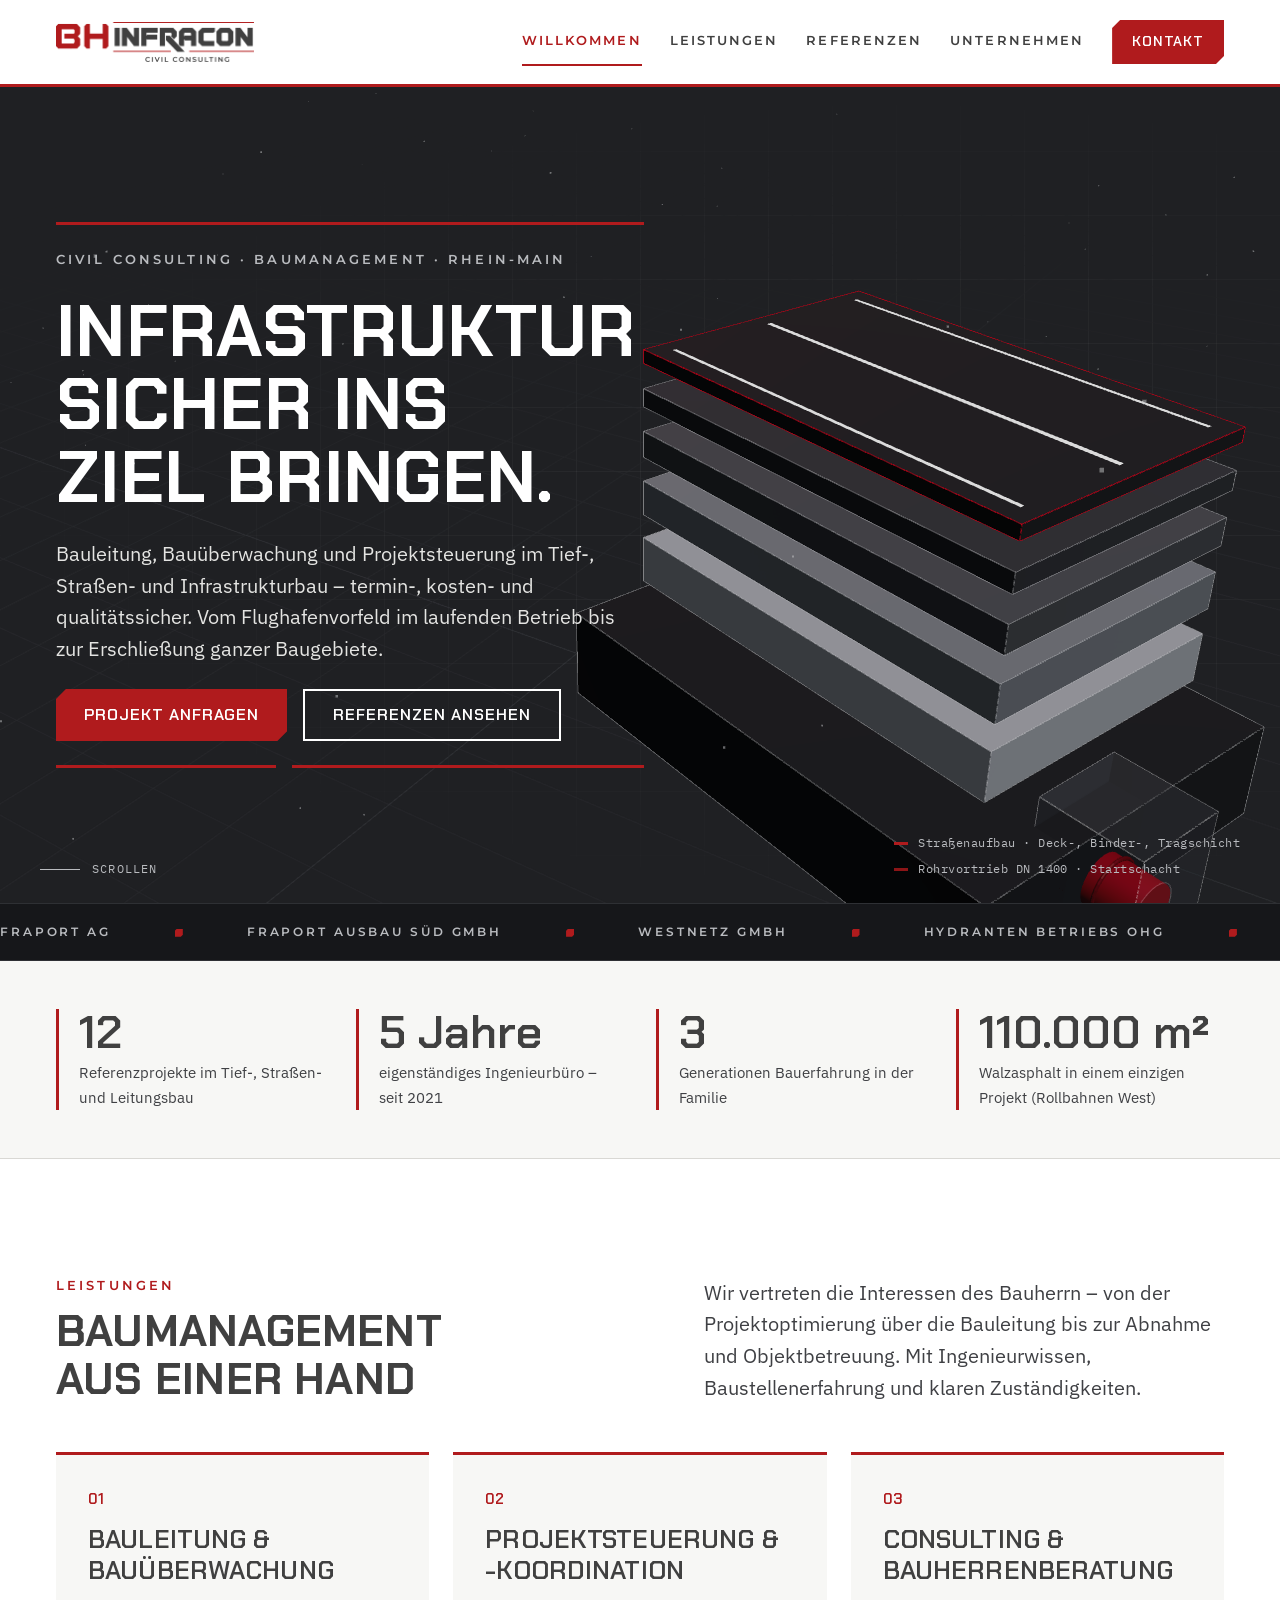
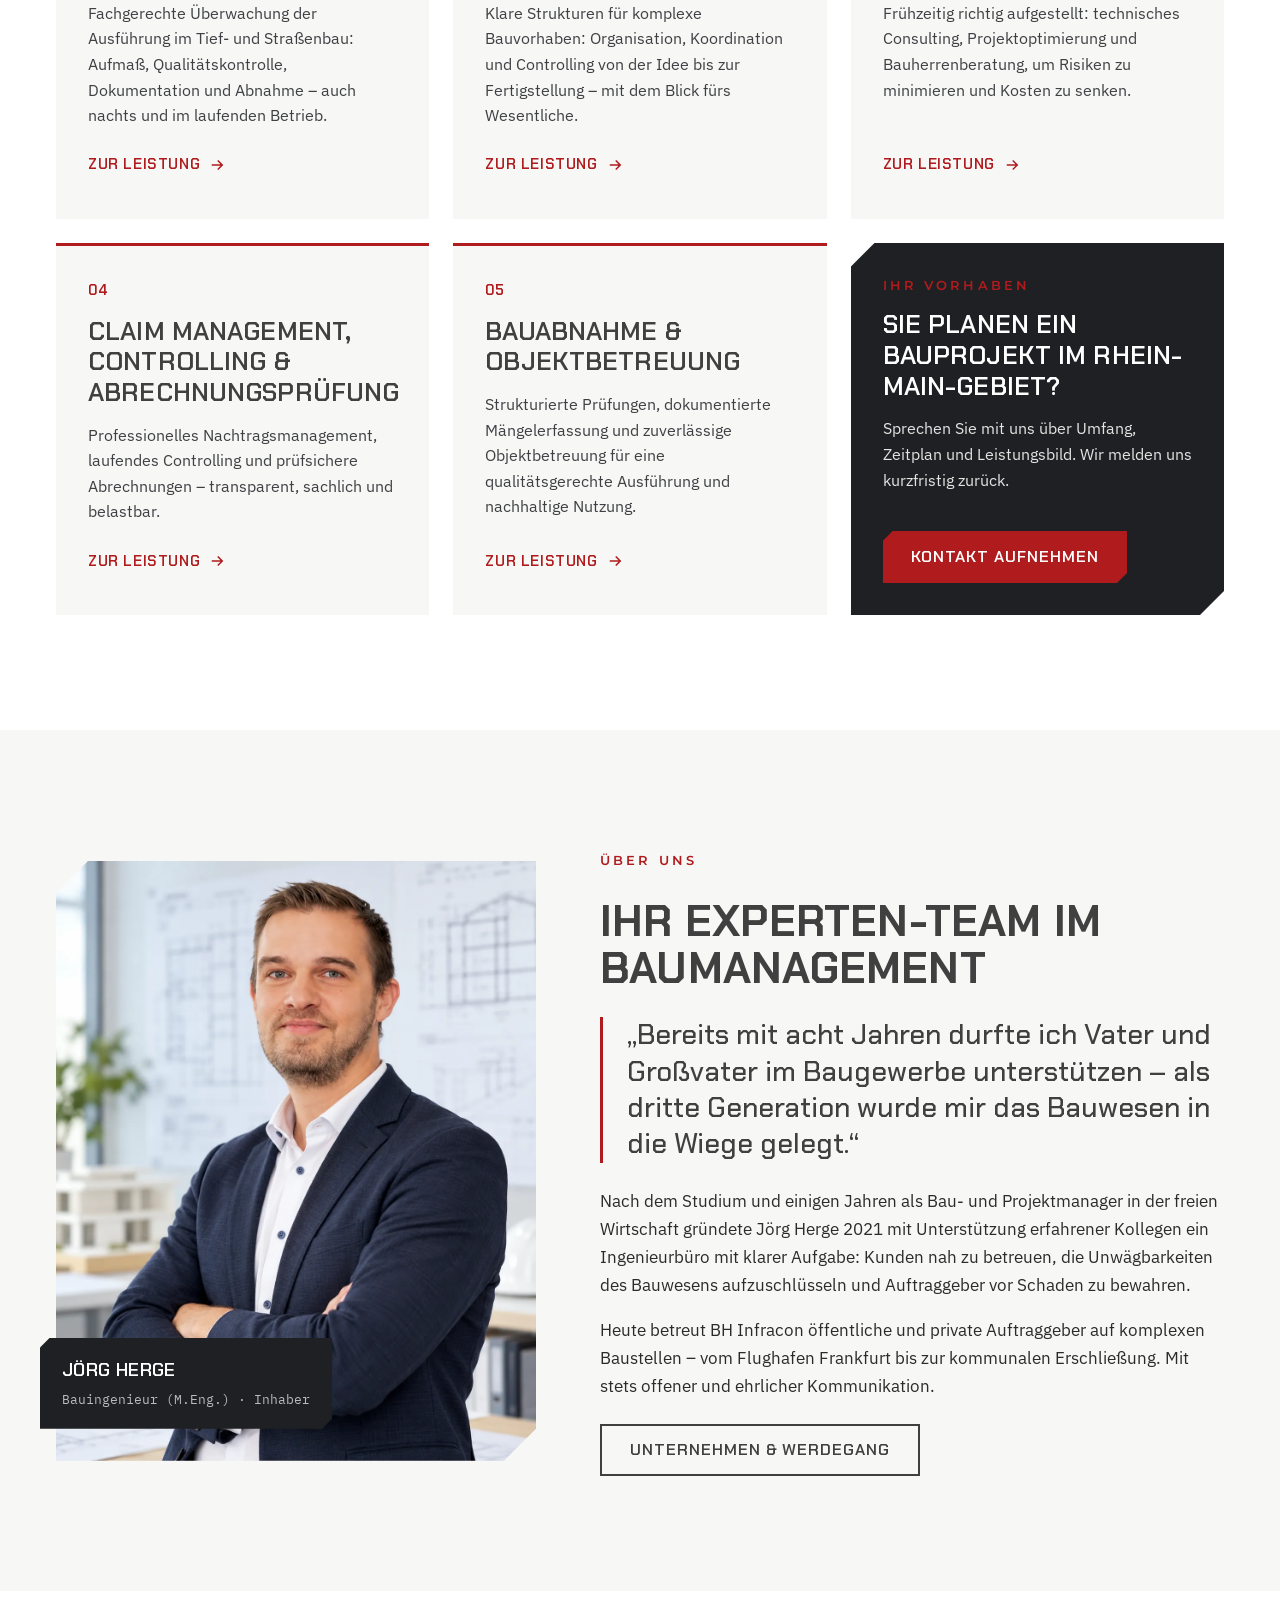
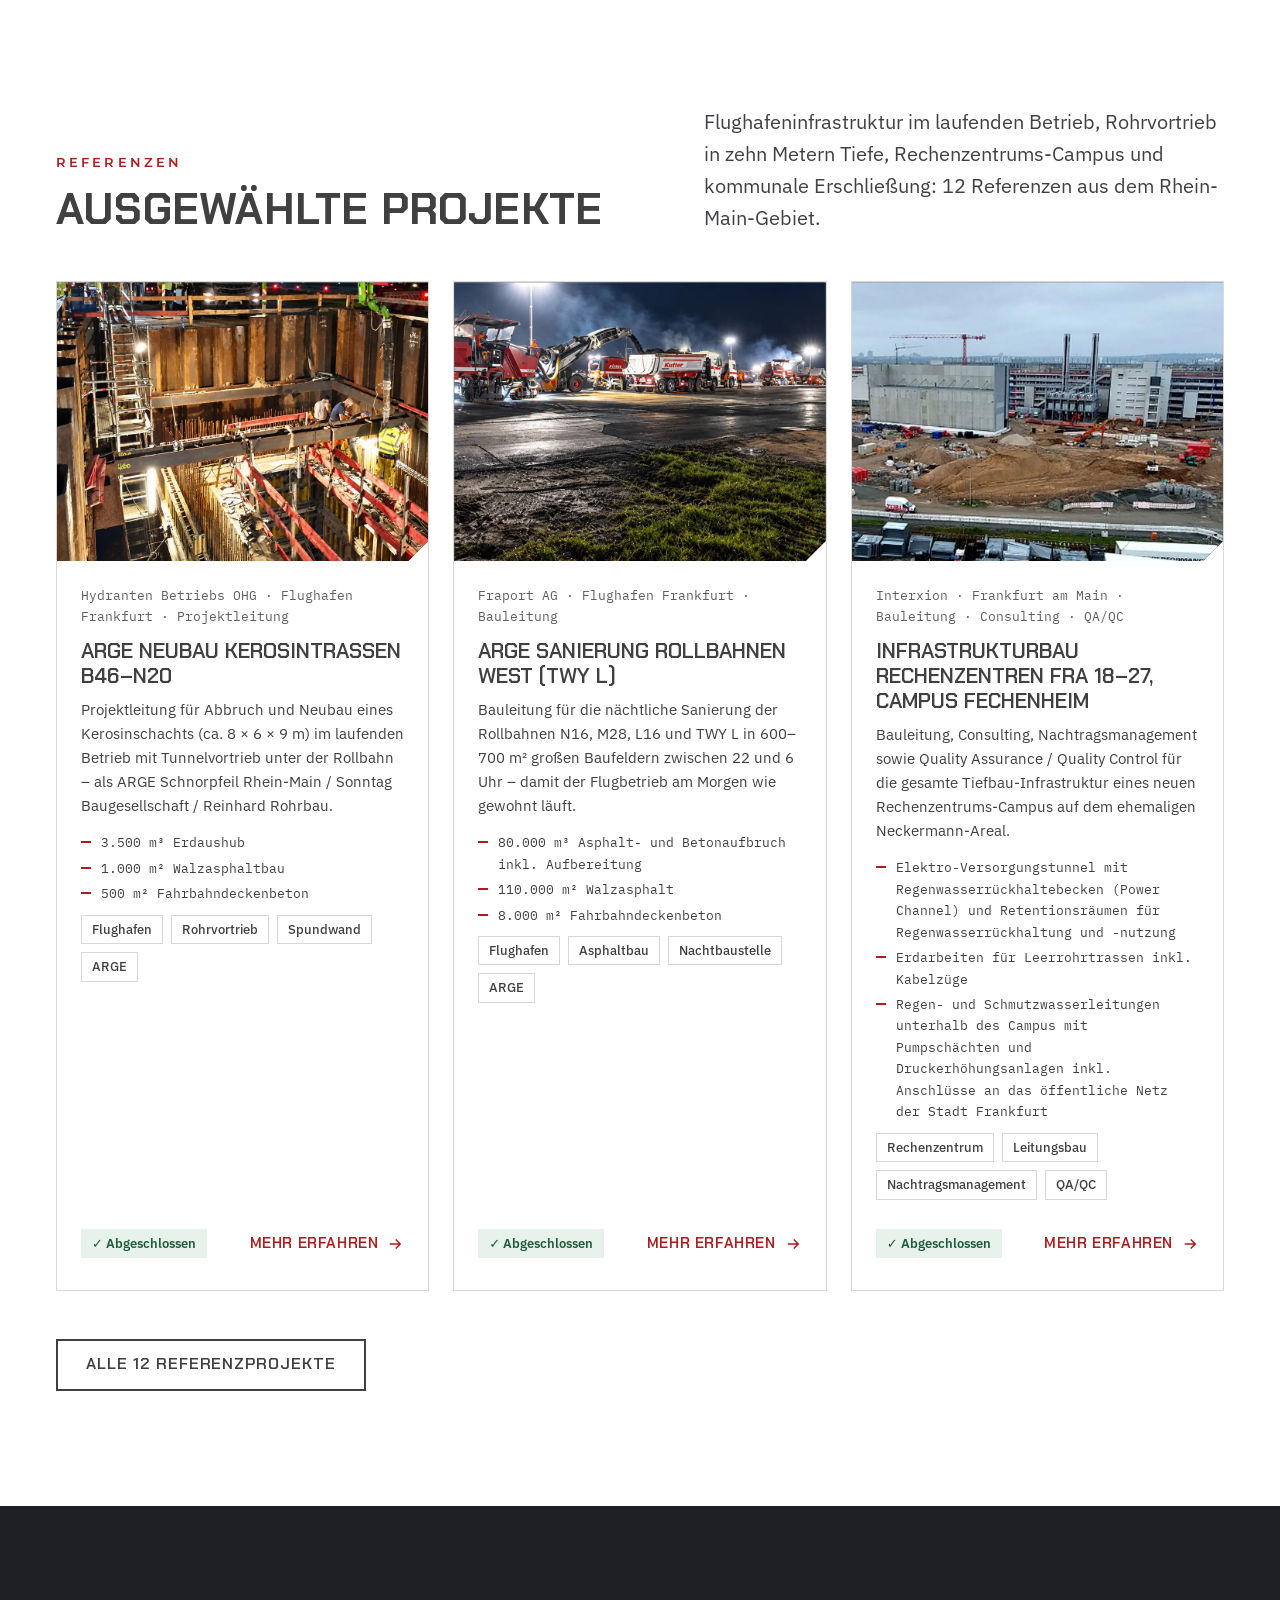
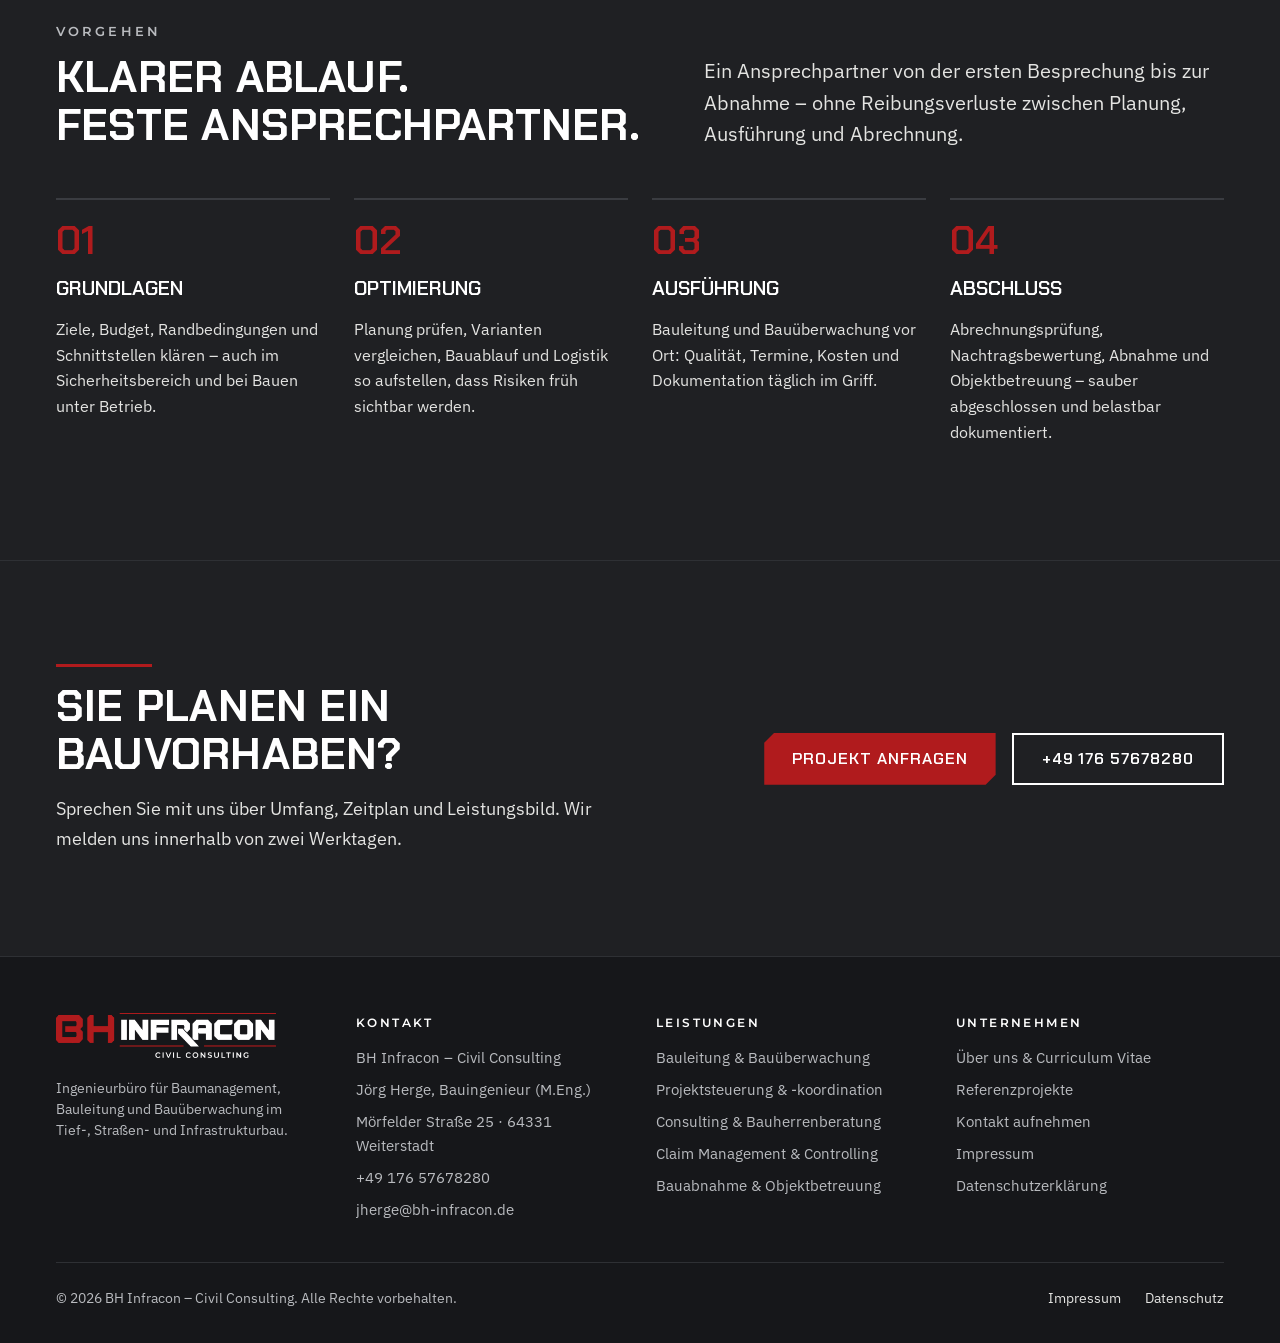
==== commit 6c9e368c: "Vorschau: Suchmaschinen ausschliessen" ====
--- a/index.html
+++ b/index.html
@@ -5,7 +5,7 @@
 <meta name="viewport" content="width=device-width, initial-scale=1">
 <title>BH Infracon – Civil Consulting | Baumanagement, Bauleitung & Projektsteuerung im Rhein-Main-Gebiet</title>
 <meta name="description" content="BH Infracon – Ingenieurbüro für Bauleitung, Bauüberwachung, Projektsteuerung und Bauherrenberatung im Tief-, Straßen- und Infrastrukturbau. Referenzen u. a. Fraport AG, Westnetz, Interxion.">
-<meta name="robots" content="index,follow">
+<meta name="robots" content="noindex,nofollow,noarchive">
 <link rel="canonical" href="https://www.bh-infracon.de/">
 <meta name="theme-color" content="#1F2023">
 <meta property="og:type" content="website">
